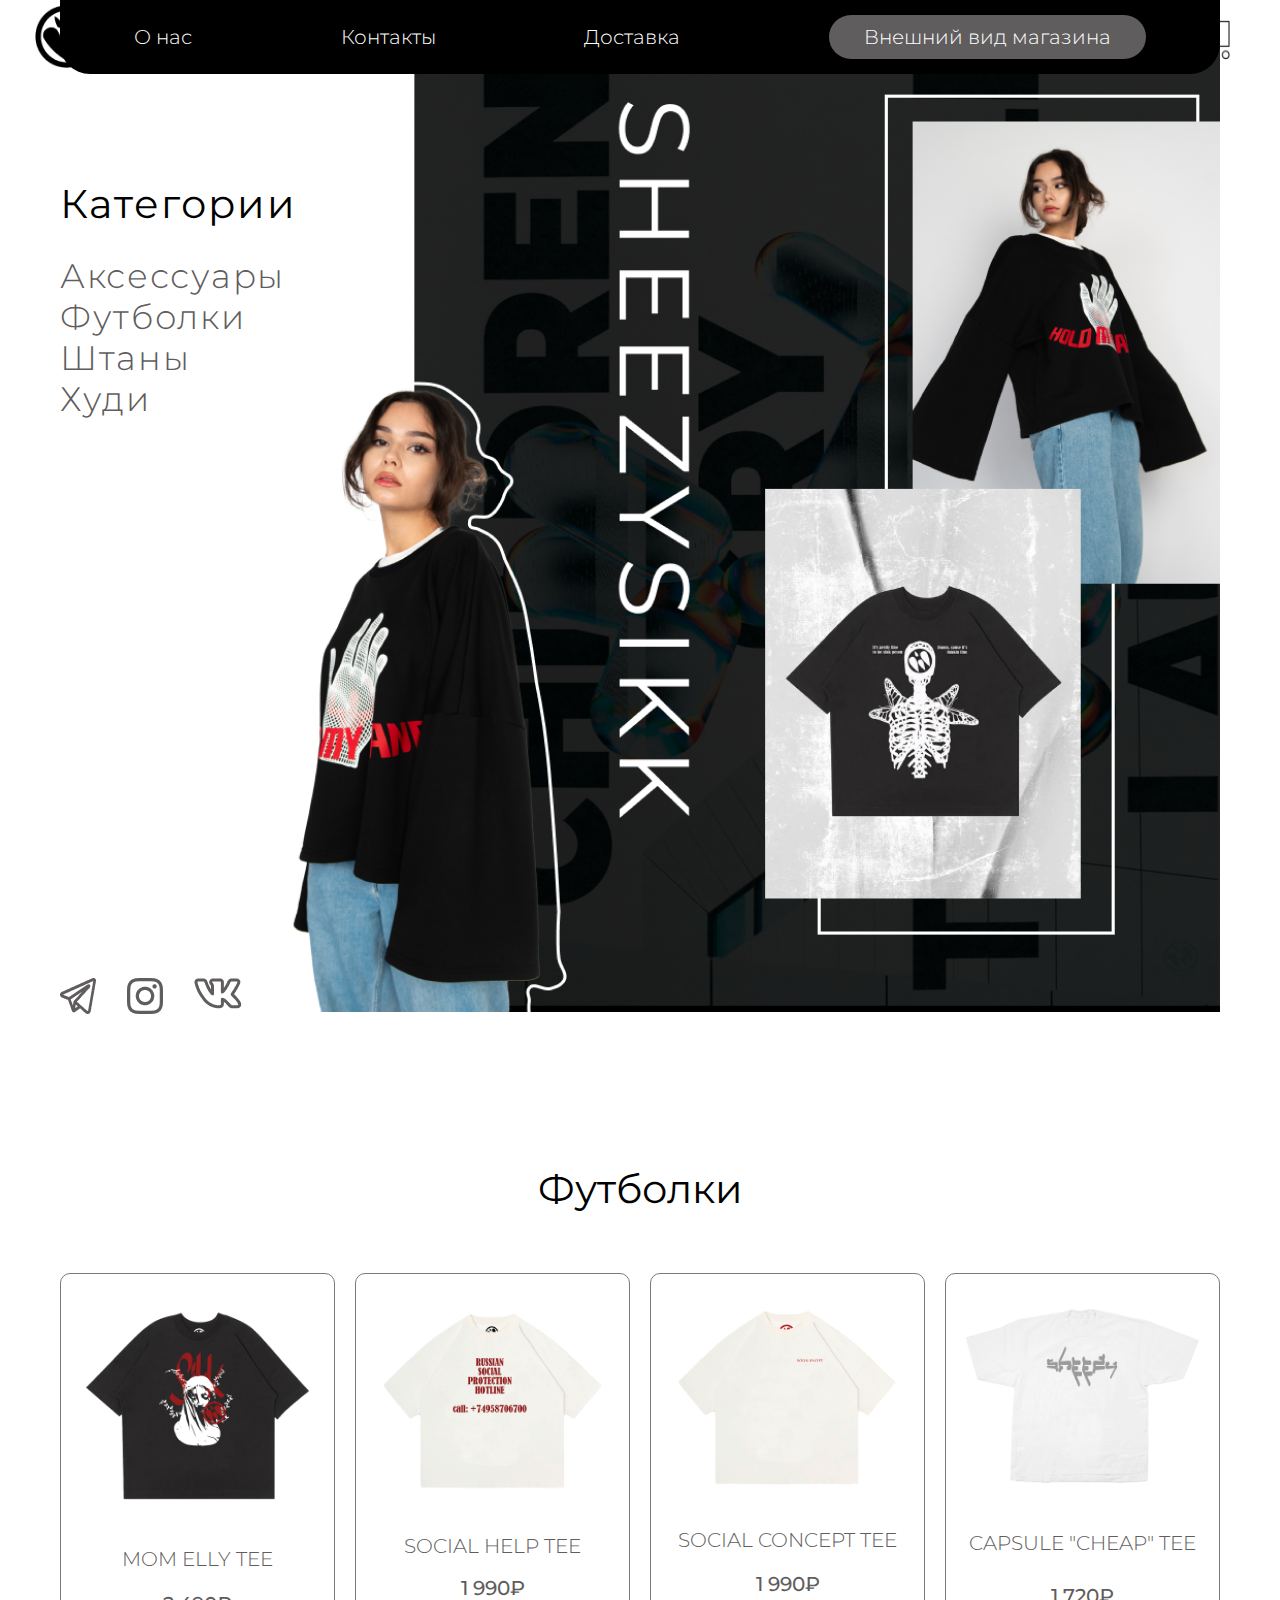
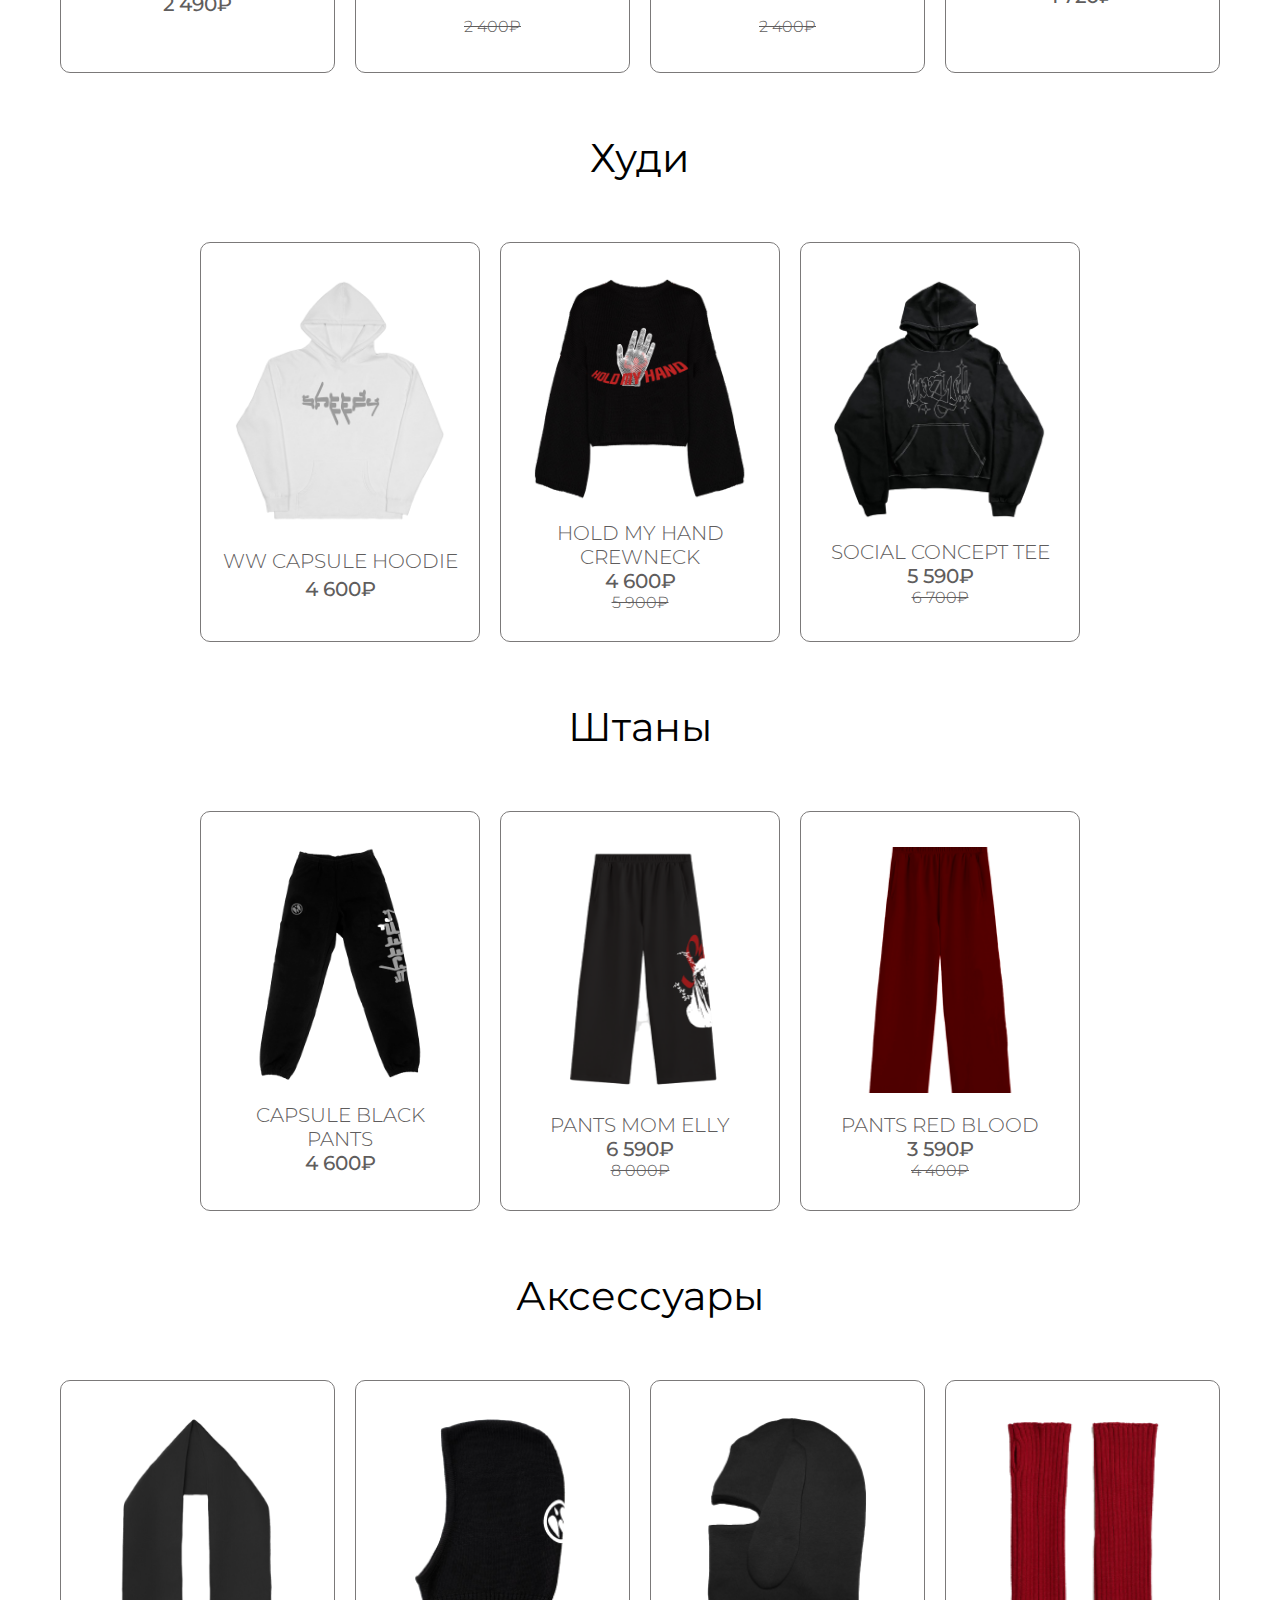
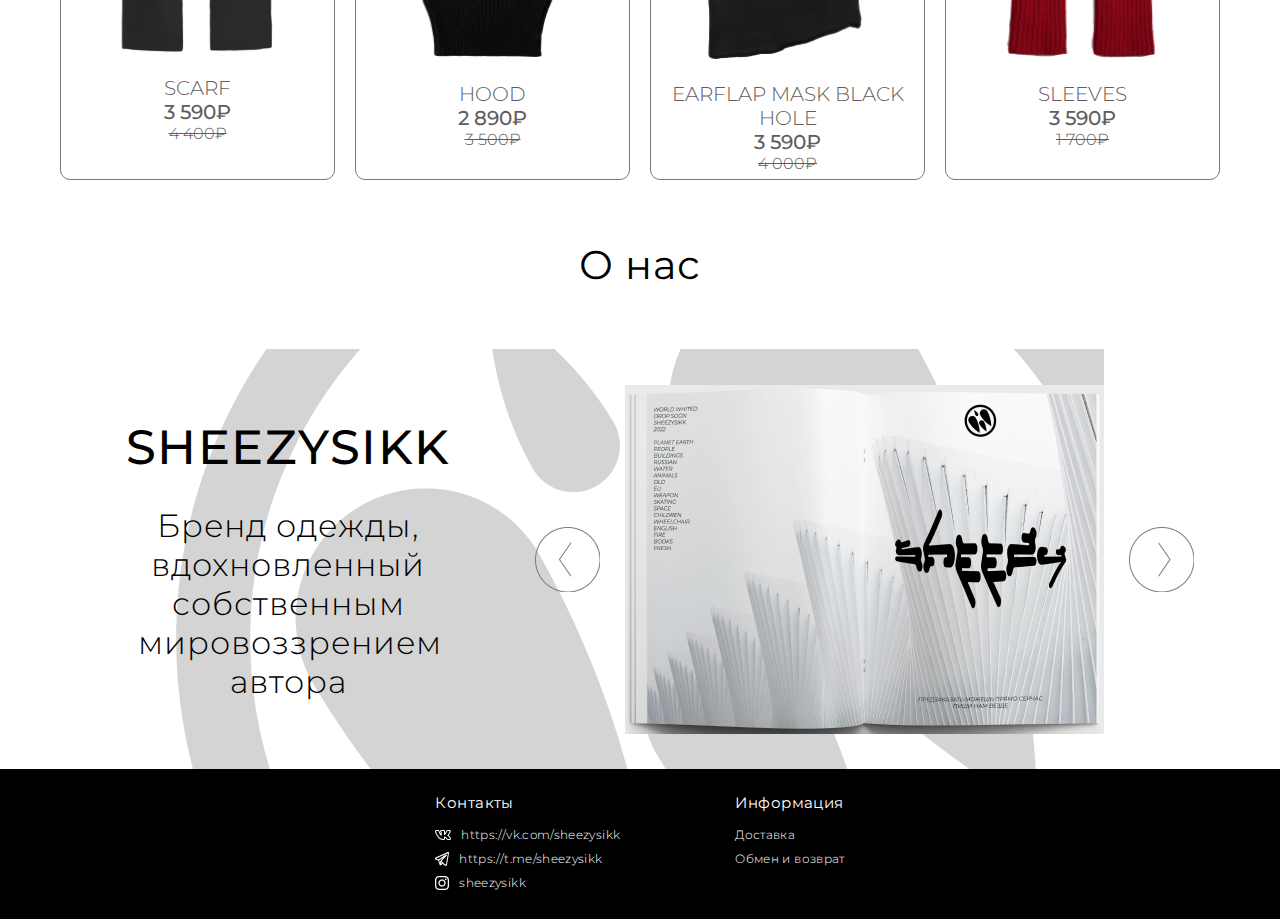
==== index.html @ c86cbf86 "Сделал функционал (вроде весь)" ====
<!DOCTYPE html>
<html lang="en">
<head>
    <meta charset="UTF-8">
    <meta http-equiv="X-UA-Compatible" content="IE=edge">
    <meta name="viewport" content="width=device-width, initial-scale=1.0">
    <title>Document</title>
    <link rel="stylesheet" href="./css/index.css">
    <link rel="preconnect" href="https://fonts.googleapis.com">
<link rel="preconnect" href="https://fonts.gstatic.com" crossorigin>
<link href="https://fonts.googleapis.com/css2?family=Montserrat:ital,wght@0,100;0,200;0,300;0,400;0,500;0,600;0,700;0,800;0,900;1,100;1,200;1,300;1,400;1,500;1,600;1,700;1,800;1,900&display=swap" rel="stylesheet">
</head>
<body>
    <div id="wrapperProduct" class="hidden">
        <div class="cardProduct">
            <div class="image">
                <img id="productImg" src="./imgs/CovidLogoHoodie.png"/>
            </div>
            <div id="wrapperId" class="infoWrapper">
                <div class="titles">
                    <label id="productName" class="title">WW CAPSULE HOODIE</label>
                    <label id="productPrice" class="price">4 600₽</label>
                </div>
                <div class="productInfo">
                    <label class="name">Размеры:</label>
                    <div class="sizes">
                        <button class="size">XS</button>
                        <button class="size">S</button>
                        <button class="size active">M</button>
                        <button class="size">L</button>
                        <button class="size">XL</button>
                    </div> 
                    <label class="name">Описание:</label>
                    <div class="desc">
                        <div>100% хлопок</div>
                        <div>Прямая печать</div>
                    </div> 
                </div>
                <button id="addProduct">Добавить в корзину</button>
            </div>
            <button id="hideProductCard">
                <img src="./imgs/Cross.png"/>
            </button>
        </div>
    </div>
    <div id="bucketWindow" class="bucket hidden">
        <label class="title">Корзина</label>
        <div class="productsList">
            <div class="types">
                <label class="type first">Название:</label>
                <label class="type second">Размер:</label>
                <label class="type third">Арт:</label>
                <label class="type fourth">Кол - во:</label>
                <label class="type fifth">Сумма:</label>
            </div>
            <div id="items">
                <div class="item">
                    <img src="./imgs/CovidLogoHoodie.png"/>
                    <label class="itemName">SOCIAL HELP TEE</label>
                    <label class="itemSize">S</label>
                    <label class="itemArt">2312</label>
                    <div class="itemCount">
                        <button id="controlsBtnMinus"></button>
                        <span class="count">1</span>
                        <button id="controlsBtnPlus"></button>
                    </div>
                    <label class="itemSum">3 980₽</label>
                    <button id="controlsBtnCross"></button>
                </div>
                <div class="item">
                    <img src="./imgs/CovidLogoHoodie.png"/>
                    <label class="itemName">SOCIAL HELP TEE</label>
                    <label class="itemSize">S</label>
                    <label class="itemArt">2312</label>
                    <div class="itemCount">
                        <button id="controlsBtnMinus"></button>
                        <span class="count">1</span>
                        <button id="controlsBtnPlus"></button>
                    </div>
                    <label class="itemSum">3 980₽</label>
                    <button id="controlsBtnCross"></button>
                </div>
                <div class="item">
                    <img src="./imgs/CovidLogoHoodie.png"/>
                    <label class="itemName">SOCIAL HELP TEE</label>
                    <label class="itemSize">S</label>
                    <label class="itemArt">2312</label>
                    <div class="itemCount">
                        <button id="controlsBtnMinus"></button>
                        <span class="count">1</span>
                        <button id="controlsBtnPlus"></button>
                    </div>
                    <label class="itemSum">3 980₽</label>
                    <button id="controlsBtnCross"></button>
                </div>
                <div class="item">
                    <img src="./imgs/CovidLogoHoodie.png"/>
                    <label class="itemName">SOCIAL HELP TEE</label>
                    <label class="itemSize">S</label>
                    <label class="itemArt">2312</label>
                    <div class="itemCount">
                        <button id="controlsBtnMinus"></button>
                        <span class="count">1</span>
                        <button id="controlsBtnPlus"></button>
                    </div>
                    <label class="itemSum">3 980₽</label>
                    <button id="controlsBtnCross"></button>
                </div>
                <div class="item">
                    <img src="./imgs/CovidLogoHoodie.png"/>
                    <label class="itemName">SOCIAL HELP TEE</label>
                    <label class="itemSize">S</label>
                    <label class="itemArt">2312</label>
                    <div class="itemCount">
                        <button id="controlsBtnMinus"></button>
                        <span class="count">1</span>
                        <button id="controlsBtnPlus"></button>
                    </div>
                    <label class="itemSum">3 980₽</label>
                    <button id="controlsBtnCross"></button>
                </div>
            </div>
            <div class="bucketInfo">
                <div id="bucketCount">Всего товаров в корзине: <span id="itemsCountNumber" class="number">5</span></div>
                <div id="bucketSum">Общая сумма: <span id="itemsSumNumber" class="number">16 160₽</span></div>
            </div>
           <div class="buttonsControls">
                <button class="getPurchase">Перейти к оформлению заказа</button>
                <button id="continuePurchase">Продолжить покупки</button>
           </div>
        </div>
    </div>
    <div class="logo">
        <img src="./imgs/Logo.png"/>
    </div>
    <div id="bucketBtn">
        <img src="./imgs/Bucket.png"/>
    </div>
    <div class="wrapper">
        <header>
            <a class="pmenu" href="classic.html#Aboutus">О нас</a>
            <a class="pmenu" href="classic.html#contacts">Контакты</a>
            <a class="pmenu" href="dostavka-classic.html">Доставка</a>
            <div class="menu">
                <label id="siteStyle">
                    Внешний вид магазина
                </label>
                <div id="stylesMenu">
                    <a class="styleOption">Строго и со вкусом</a>
                    <a class="styleOption">Коротко и по делу</a>
                    <a class="styleOption">Версия для слабовидящих</a>
                </div>
            </div>
        </header>
        <div class="topScreen">
            <img src="./imgs/MainScreenImg.png"/>
            <div class="icons">
                <a class="link">
                    <img src="./imgs/MainScreenTlg.png"/>
                </a>
                <a class="link">
                    <img src="./imgs/MainScreenInst.png"/>
                </a>
                <a class="link">
                    <img src="./imgs/MainScreenVk.png"/>
                </a> 
            </div>
            <div class="list">
                <label class="title">Категории</label>
                <label class="listItem">Аксессуары</label>
                <label class="listItem">Футболки</label>
                <label class="listItem">Штаны</label>
                <label class="listItem">Худи</label>
            </div>
        </div>     
        <div class="products">
            <div class="productsType">
                <label class="title">Футболки</label>
                <div id="teeProducts" class="productsRow"></div>
            </div>
            <div class="productsType">
                <label class="title">Худи</label>
                <div id="hoodieProducts" class="productsRow"></div>
            </div>
            <div class="productsType">
                <label class="title">Штаны</label>
                <div id="pantsProducts" class="productsRow"></div>
            </div>
            <div class="productsType">
                <label class="title">Аксессуары</label>
                <div id="accessoriesProducts" class="productsRow"></div>
            </div>
        </div>
        <label class="aboutUsTitle">О нас</label>
        <div class="aboutUs">
            <div class="text">
                <label class="name">SHEEZYSIKK</label>
                <label class="mainText">Бренд одежды, вдохновленный собственным мировоззрением автора</label>
            </div>
            <div class="slider">
                <button class="sliderBtn left"></button>
                <img src="./imgs/SliderImg.png"/>
                <button class="sliderBtn right"></button>
            </div>
        </div>
    </div>
    <footer>
        <div class="contacts">
            <label class="footerTitle">Контакты</label>
            <a class="footerLink">
                <img src="./imgs/FooterLinkVk.png"/>
                https://vk.com/sheezysikk
            </a>
            <a class="footerLink">
                <img src="./imgs/FooterLinkTlg.png" />
                https://t.me/sheezysikk
            </a>
            <a class="footerLink">
                <img src="./imgs/FooterLinkInst.png"/>
                sheezysikk
            </a>
        </div>
        <div class="info">
            <label class="footerTitle">Информация</label>
            <a class="footerLink">Доставка</a>
            <a class="footerLink">Обмен и возврат</a>
        </div>
    </footer>
    <script src="./js/main.js"></script>
</body>
</html>
---- css/index.css ----
* {
    margin: 0;
    padding: 0;
    box-sizing: border-box;
    text-decoration: none;
    font-family: 'Montserrat', sans-serif;
}
body {
    width: 100%;
    height: 100%;
    display: flex;
    flex-direction: column;
    justify-content: flex-start;
    align-items: center;
}
.hidden {
    visibility: hidden !important;
}
.logo {
    position: absolute;
    height: 63px;
    width: 63px;
    top: 5px;
    left: 35px;
    z-index: 1000;
}
#bucketBtn {
    position: absolute;
    height: 40px;
    width: 40px;
    top: 20px;
    right: 50px;
    z-index: 1000;
    cursor: pointer;
}
.logo img, #bucketBtn img {
    width: 100%;
    height: 100%;
}
.wrapper {
    width: 1160px;
    height: 100%;
    background-color: white;
    padding-top: 74px;
    position: relative;
    display: flex;
    flex-direction: column;
    justify-content: flex-start;
    align-items: center;
}
header {
    height: 74px;
    width: 1160px;
    position: absolute;
    top: 0;
    left: 0;
    z-index: 10000;
    background-color: black;
    display: flex;
    flex-direction: row;
    justify-content: space-around;
    align-items: center;
    border-bottom-left-radius: 30px;
    border-bottom-right-radius: 30px;
}
.pmenu {
    font-size: 20px;
    color: white;
    font-weight: 300;
    transition: color 0.25s ease-in-out;
    cursor: pointer;
}
.pmenu:hover {
    color: grey;
}
.menu {
    position: relative;
}
#siteStyle {
    font-size: 20px;
    color: white;
    font-weight: 300;
    transition: color 0.25s ease-in-out;
    cursor: pointer;
    background: #5F5D5D;
    border-radius: 25px;
    padding: 10px 35px; 
}
.menu:hover #stylesMenu{
    visibility: visible;
    opacity: 1;
}
#stylesMenu {
    position: absolute;
    visibility: hidden;
    transition: 0.35s ease-in-out;
    opacity: 0;
    left: 0;
    bottom: -170px;
    width: 100%;
    height: 150px;
    background-color: white;
    color: black;
    display: flex;
    flex-direction: column;
    justify-content: flex-start;
    align-items: center;
}
.styleOption {
    width: 100%;
    height: 50px;
    display: flex;
    flex-direction: column;
    justify-content: center;
    align-items: center;
    transition: color 0.25s ease-in-out;
    transition: background-color 0.25s ease-in-out;
    cursor: pointer;
}
.styleOption:hover {
    background-color: #5F5D5D;
    color: white;
}
/*Top Screen*/
.topScreen {
    width: 100%;
    height: 940px;
    position: relative;
}
.topScreen img {
    top: -33px;
    right: 0;
    position: absolute;
}
.list {
    position: absolute;
    top: 105px;
    left: 0;
    display: flex;
    flex-direction: column;
    justify-content: flex-start;
    align-items: flex-start;
}
.list .title {
    font-size: 40px;
    color: black;
    font-weight: 400;
    margin-bottom: 28px;
    letter-spacing: 0.05em;
}
.list .listItem {
    font-size: 34px;
    cursor: pointer;
    line-height: 41px;
    letter-spacing: 0.05em;
    color: #5F5D5D;
    font-weight: 300;
}
.icons {
    width: 170px;
    display: flex;
    flex-direction: row;
    justify-content: space-between;
    align-items: center;
    position: absolute;
    bottom: 0;
    left: 0;
}
.icons .link{
    height: 36px;
    width: 36px;
    position: relative;
    cursor: pointer;
}
.icons .link img {
    position: absolute;
    top: 0;
    left: 0;
}
/*Products*/
.products {
    width: 100%;
    display: flex;
    flex-direction: column;
    justify-content: flex-start;
    align-items: center;
    margin-top: 150px;
}
.productsType {
    width: 100%;
    display: flex;
    flex-direction: column;
    justify-content: flex-start;
    align-items: center;
    margin-bottom: 60px;
}
.productsType .title{
    font-size: 40px;
    font-weight: 400;
    color: black;
    margin-bottom: 60px;
}
.productsRow {
    width: 100%;
    display: flex;
    flex-direction: row;
    justify-content: center;
    align-items: center;
}
.productsRow .productCard:first-child {
    margin-left: 0;
}
.productCard {
    width: 280px;
    height: 400px;
    padding: 35px 20px;
    display: flex;
    flex-direction: column;
    justify-content: space-between;
    align-items: center;
    border: 1px solid #7B7979;
    border-radius: 10px;
    cursor: pointer;
    margin-left: 20px;
}
.productCard * {
    cursor: pointer;
}
.productCard img {
    width: 100%;
    margin-bottom: 20px;
}
.hoodie img {
    width: 90%;
    height: 75%;
    margin-bottom: 20px;
}
.pants img {
    width: 70%;
    height: 75%;
    margin-bottom: 20px;
}
.accessories img {
    width: 70%;
    height: 75%;
    margin-bottom: 20px;
}
.productCard .productName {
    text-align: center;
    text-transform: uppercase;
    font-weight: 300;
    font-size: 20px;
    line-height: 24px;
    color: #5F5D5D;
}
.productCard .productPrice {
    font-weight: 500;
    font-size: 20px;
    line-height: 24px;
    color: #5F5D5D;
}
.productCard .productOldPrice {
    font-weight: 300;
    font-size: 16px;
    line-height: 20px;
    text-decoration-line: line-through;
    color: #5F5D5D;
}
.aboutUsTitle {
    font-weight: 400;
    font-size: 40px;
    line-height: 49px;
    letter-spacing: 0.03em;
    color: #000000;
    margin-bottom: 60px;
}
.aboutUs {
    width: 80%;
    height: 420px;
    background: url('../imgs/AboutUsBg.png');
    display: flex;
    flex-direction: column;
    justify-content: center;
    align-items: center;
    position: relative;
}
.text {
    display: flex;
    flex-direction: column;
    justify-content: flex-start;
    align-items: center;
    position: absolute;
    left: -50px;
}
.text .name {
    font-weight: 500;
    font-size: 48px;
    line-height: 59px;
    letter-spacing: 0.03em;
    color: #000000;
    margin-bottom: 29px;
}
.text .mainText {
    font-weight: 300;
    font-size: 32px;
    line-height: 39px;
    text-align: center;
    letter-spacing: 0.03em;
    color: #000000;
    text-align: center;
    width: 300px;
}
.slider {
    display: flex;
    flex-direction: row;
    justify-content: center;
    align-items: center;
    position: absolute;
    right: -90px;
}
.sliderBtn {
    outline: none;
    border: none;
    background-color: none;
    width: 65px;
    height: 65px;
    cursor: pointer;
}
.left {
    margin-right: 25px;
    background: url('../imgs/ArrowLeft.png');
}
.right {
    margin-left: 25px;
    background: url('../imgs/ArrowRight.png');
}
footer {
    width: 100%;
    height: 150px;
    background-color: black;
    display: flex;
    flex-direction: row;
    justify-content: center;
    align-items: flex-start;
    padding: 25px;
}
.contacts, .info {
    display: flex;
    flex-direction: column;
    justify-content: flex-start;
    align-items: flex-start;
}
.info {
    margin-left: 115px;
}
.footerTitle {
    font-weight: 400;
    font-size: 15px;
    line-height: 18px;
    letter-spacing: 0.03em;
    margin-bottom: 15px;
}
.footerLink {
    font-weight: 300;
    margin-bottom: 9px;
    font-size: 12px;
    line-height: 15px;
    letter-spacing: 0.03em;
    display: flex;
    flex-direction: row;
    justify-content: center;
    align-items: center;
}
.footerLink img{
    margin-right: 10px;
}
.footerLink, .footerTitle {
    color: white;
}
/*Product Card*/
#wrapperProduct {
    width: 100%;
    height: 100%;
    background-color: rgba(0, 0, 0, 0.651);
    visibility: visible;
    display: flex;
    flex-direction: column;
    justify-content: center;
    align-items: center;
    position: fixed;
    z-index: 100000000;
}
.cardProduct {
    width: 1024px;
    height: 600px;
    position: relative;
    background-color: white;
    display: flex;
    flex-direction: row;
    justify-content: center;
    align-items: center;
    padding: 90px;
}
.cardProduct .image{
    width: 410px;
    height: 450px;
}
.cardProduct .image img{
    width: 100%;
    height: 100%;
}
.infoWrapper {
    height: 100%;
    width: 340px;
    margin-left: 100px;
    display: flex;
    flex-direction: column;
    justify-content: space-between;
    align-items: center;
}
.infoWrapper .titles {
    display: flex;
    flex-direction: column;
    justify-content: flex-start;
    align-items: flex-start;
    width: 100%;
}
.infoWrapper .titles .title {
    font-weight: 300;
    font-size: 27px;
    line-height: 33px;
    color: #5F5D5D;
    text-transform: uppercase;
}
.infoWrapper .titles .price{
    font-weight: 500;
    font-size: 32px;
    line-height: 39px;
    color: #5F5D5D;
}
.infoWrapper .productInfo{
    display: flex;
    flex-direction: column;
    justify-content: flex-start;
    align-items: flex-start;
    width: 100%;
}
.infoWrapper .productInfo .name,
.infoWrapper .productInfo .desc {
    font-weight: 300;
    font-size: 24px;
    line-height: 29px;
    color: #5F5D5D;
}
.infoWrapper .productInfo .name {
    margin-bottom: 10px;
}
.infoWrapper .productInfo .sizes {
    margin-bottom: 28px;
}
.infoWrapper .productInfo .sizes .size:first-child {
    margin-left: 0;
}
.infoWrapper .productInfo .size {
    height: 41px;
    width: 41px;
    border: 1px solid #5F5D5D;
    border-radius: 10px;
    background-color: transparent;
    font-weight: 300;
    font-size: 20px;
    line-height: 24px;
    color: #5F5D5D;
    cursor: pointer;
    margin-left: 10px;
}
.infoWrapper .productInfo .active{
    background-color: #5F5D5D;
    color: white;
}
#addProduct {
    background: #5F5D5D;
    border-radius: 50px;
    font-weight: 400;
    font-size: 20px;
    line-height: 24px;
    color: #FFFFFF;
    width: 277px;
    height: 56px;
    border: 0;
    cursor: pointer;
}
#hideProductCard {
    width: 35px;
    height: 35px;
    position: absolute;
    top: 17px;
    right: 17px;
    border: none;
    background-color: transparent;
    cursor: pointer;
}
#hideProductCard img {
    width: 100%;
    height: 100%;
}
/*Bucket*/
.bucket {
    visibility: visible;
    width: 100%;
    height: 100%;
    background-color: white;
    position: fixed;
    z-index: 1000000;
    top: 0;
    left: 0;
    display: flex;
    flex-direction: column;
    justify-content: flex-start;
    align-items: center;
    padding: 40px 110px;
}
.bucket .title {
    font-weight: 300;
    font-size: 32px;
    line-height: 39px;
    color: #5F5D5D;
    margin-bottom: 50px;
}
.bucket .productsList {
    display: flex;
    flex-direction: column;
    justify-content: flex-start;
    align-items: flex-start;
    width: 1150px;
}
.bucket .productsList #items {
    display: flex;
    flex-direction: column;
    justify-content: flex-start;
    align-items: flex-start;
    width: 1150px;
    height: 620px;
    overflow-y: scroll;
}
.bucket .productsList #items .item{
    width: 100%;
    height: 150px;
    margin-bottom: 5px;
    display: flex;
    flex-direction: row;
    justify-content: flex-start;
    align-items: center;
    padding: 20px;
    border: 1px solid #5F5D5D;
    border-radius: 10px;
    position: relative;
}
.bucket .productsList #items .item * {
    font-weight: 300;
    font-size: 20px;
    line-height: 24px;
    color: #5F5D5D;
}
.bucket .productsList #items .item img {
    width: 110px;
    height: 110px;
}
.bucket .productsList #items .item .itemName {
    margin-left: 46px;
    width: 180px;
    text-align: center;
}
.bucket .productsList #items .item .itemSize {
    margin-left: 140px;
}
.bucket .productsList #items .item .itemArt {
    margin-left: 95px;
}
.bucket .productsList #items .item .itemCount {
    margin-left: 68px;
    display: flex;
    flex-direction: row;
    align-items: center;
}
.bucket .productsList #items .item .itemSum {
    margin-left: 66px;
}
#controlsBtnMinus, #controlsBtnPlus, #controlsBtnCross {
    width: 21px;
    height: 21px;
    border: none;
    cursor: pointer;
    background-color: transparent;
}
#controlsBtnMinus {
    background: url('../imgs/BtnMinus.png');
    margin-right: 26px;
}
#controlsBtnPlus {
    margin-left: 26px;
    background: url('../imgs/BtnPlus.png');
}
#controlsBtnCross {
    position: absolute;
    top: 15px;
    right: 15px;
    width: 20px;
    height: 20px;
    background: url('../imgs/BtnCross.png');
}
.types {
    width: 100%;
    display: flex;
    flex-direction: row;
    justify-content: flex-start;
    align-items: center;
    margin-bottom: 15px;
}
.first {
    margin-left: 175px;
}
.second {
    margin-left: 210px;
}
.third {
    margin-left: 83px;
}
.fourth {
    margin-left: 86px;
}
.fifth {
    margin-left: 85px;
}
.bucketInfo {
    display: flex;
    flex-direction: column;
    justify-content: flex-start;
    align-items: flex-start;
}
#bucketCount, #bucketSum {
    font-weight: 700;
    font-size: 24px;
    line-height: 29px;
    color: #5F5D5D;
    margin-top: 20px;
}
.number {
    font-weight: 400;
    font-size: 24px;
    line-height: 29px;
    color: #5F5D5D;
    margin-left: 10px;
}
.buttonsControls {
    position: absolute;
    bottom: 30px;
    right: 370px;
}
.getPurchase {
    width: 362px;
    height: 63px;
    background: #5F5D5D;
    border-radius: 20px;
    border: none;
    font-weight: 400;
    font-size: 18px;
    line-height: 24px;
    color: #FFFFFF;
    cursor: pointer;
}
#continuePurchase {
    width: 295px;
    height: 63px;
    background: #E5E5E5;
    border-radius: 20px;
    font-weight: 400;
    font-size: 20px;
    line-height: 24px;
    color: #5F5D5D;
    border: none;
    margin-left: 25px;
    cursor: pointer;
}
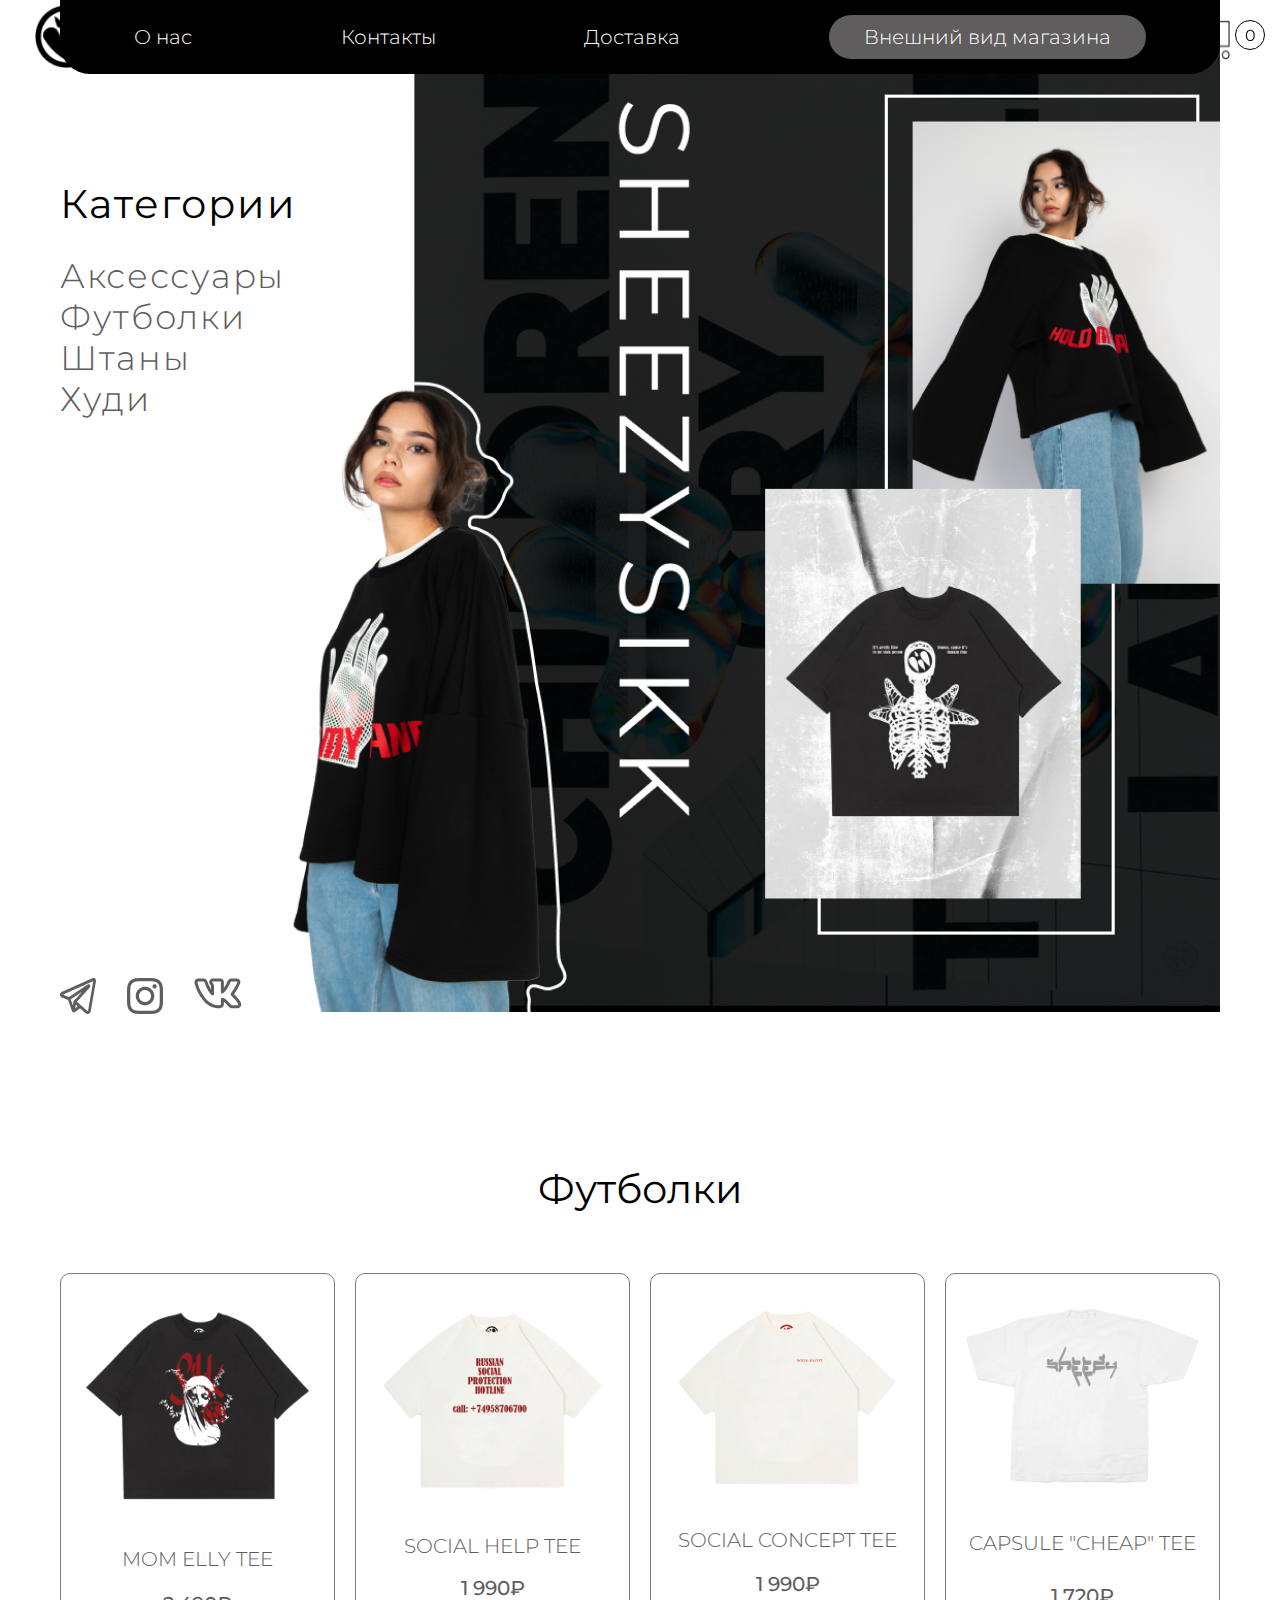
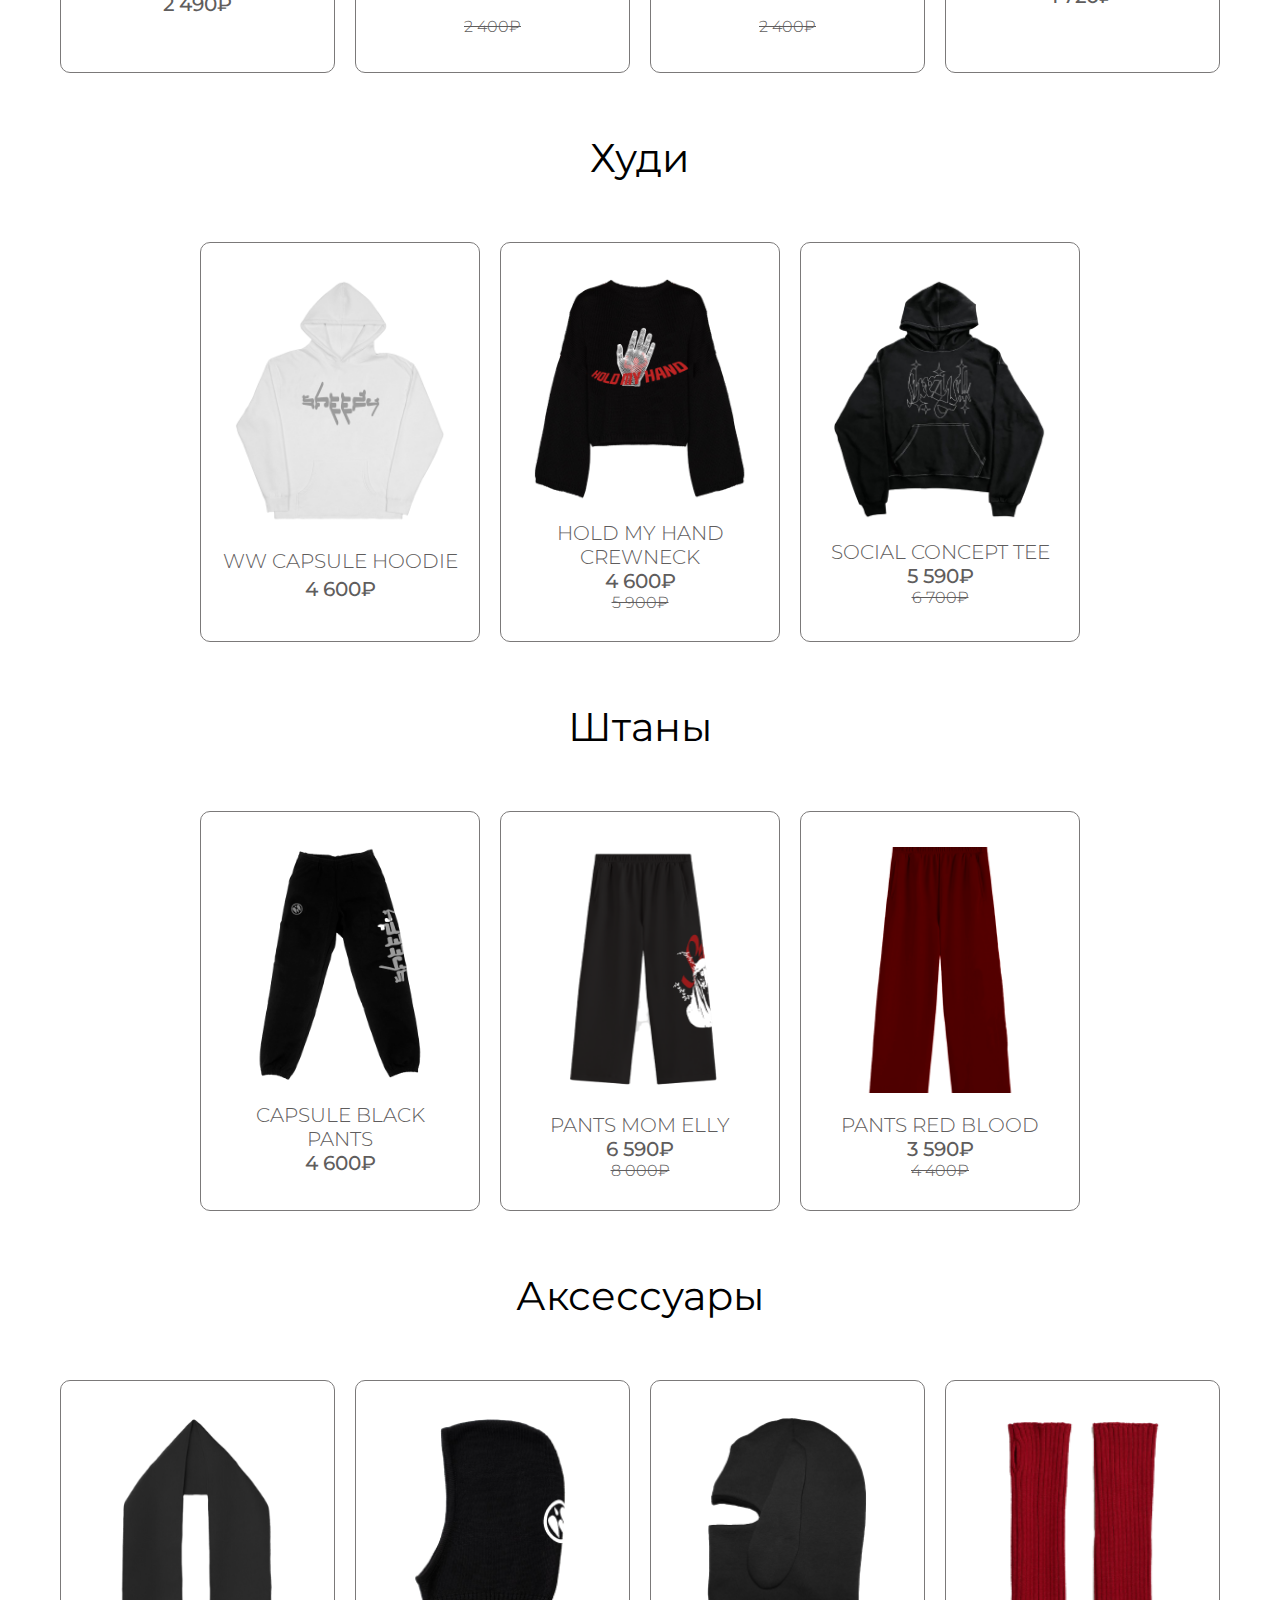
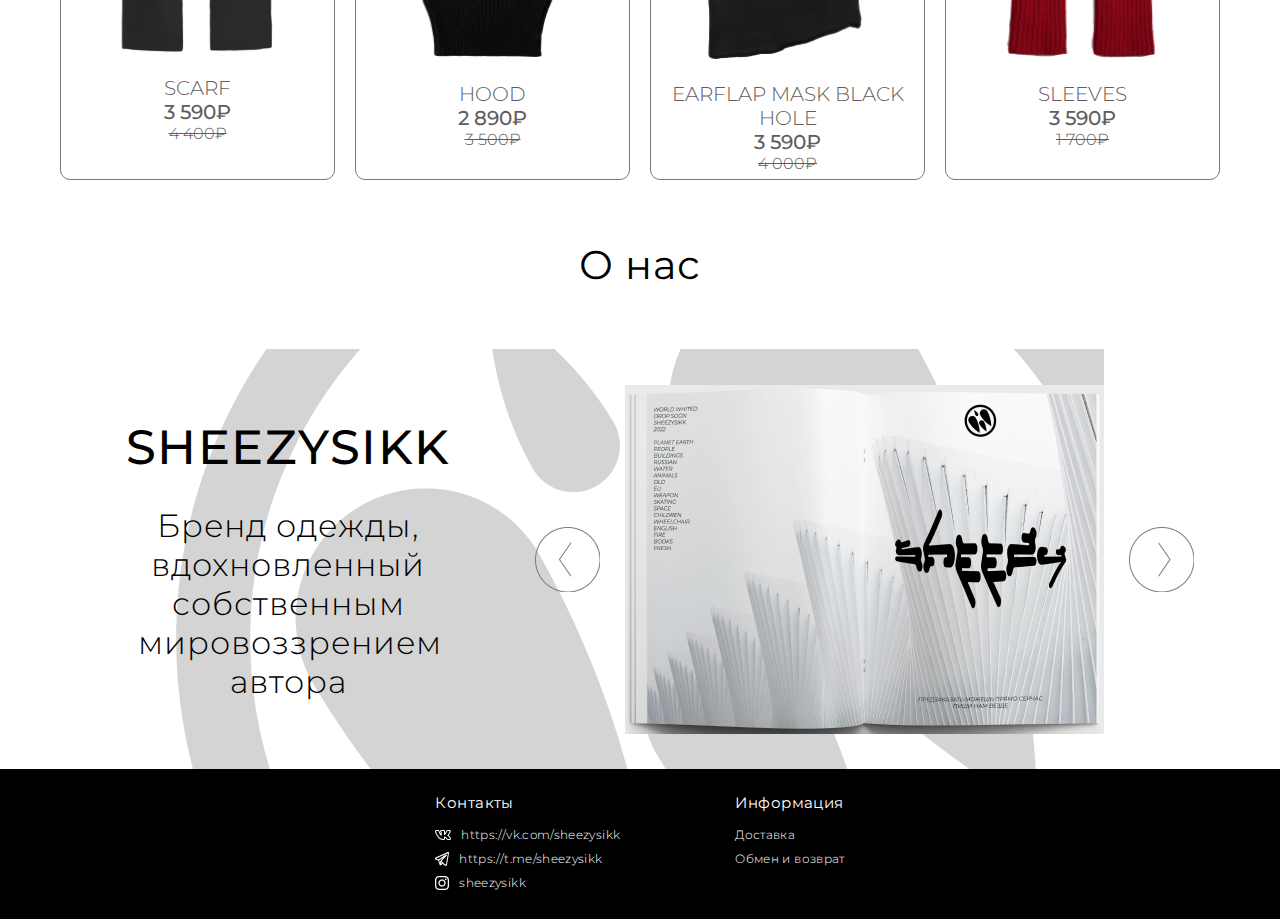
==== commit dc3304e4: "фиксы логики первой страницы" ====
--- a/index.html
+++ b/index.html
@@ -53,73 +53,7 @@
                 <label class="type fourth">Кол - во:</label>
                 <label class="type fifth">Сумма:</label>
             </div>
-            <div id="items">
-                <div class="item">
-                    <img src="./imgs/CovidLogoHoodie.png"/>
-                    <label class="itemName">SOCIAL HELP TEE</label>
-                    <label class="itemSize">S</label>
-                    <label class="itemArt">2312</label>
-                    <div class="itemCount">
-                        <button id="controlsBtnMinus"></button>
-                        <span class="count">1</span>
-                        <button id="controlsBtnPlus"></button>
-                    </div>
-                    <label class="itemSum">3 980₽</label>
-                    <button id="controlsBtnCross"></button>
-                </div>
-                <div class="item">
-                    <img src="./imgs/CovidLogoHoodie.png"/>
-                    <label class="itemName">SOCIAL HELP TEE</label>
-                    <label class="itemSize">S</label>
-                    <label class="itemArt">2312</label>
-                    <div class="itemCount">
-                        <button id="controlsBtnMinus"></button>
-                        <span class="count">1</span>
-                        <button id="controlsBtnPlus"></button>
-                    </div>
-                    <label class="itemSum">3 980₽</label>
-                    <button id="controlsBtnCross"></button>
-                </div>
-                <div class="item">
-                    <img src="./imgs/CovidLogoHoodie.png"/>
-                    <label class="itemName">SOCIAL HELP TEE</label>
-                    <label class="itemSize">S</label>
-                    <label class="itemArt">2312</label>
-                    <div class="itemCount">
-                        <button id="controlsBtnMinus"></button>
-                        <span class="count">1</span>
-                        <button id="controlsBtnPlus"></button>
-                    </div>
-                    <label class="itemSum">3 980₽</label>
-                    <button id="controlsBtnCross"></button>
-                </div>
-                <div class="item">
-                    <img src="./imgs/CovidLogoHoodie.png"/>
-                    <label class="itemName">SOCIAL HELP TEE</label>
-                    <label class="itemSize">S</label>
-                    <label class="itemArt">2312</label>
-                    <div class="itemCount">
-                        <button id="controlsBtnMinus"></button>
-                        <span class="count">1</span>
-                        <button id="controlsBtnPlus"></button>
-                    </div>
-                    <label class="itemSum">3 980₽</label>
-                    <button id="controlsBtnCross"></button>
-                </div>
-                <div class="item">
-                    <img src="./imgs/CovidLogoHoodie.png"/>
-                    <label class="itemName">SOCIAL HELP TEE</label>
-                    <label class="itemSize">S</label>
-                    <label class="itemArt">2312</label>
-                    <div class="itemCount">
-                        <button id="controlsBtnMinus"></button>
-                        <span class="count">1</span>
-                        <button id="controlsBtnPlus"></button>
-                    </div>
-                    <label class="itemSum">3 980₽</label>
-                    <button id="controlsBtnCross"></button>
-                </div>
-            </div>
+            <div id="items"></div>
             <div class="bucketInfo">
                 <div id="bucketCount">Всего товаров в корзине: <span id="itemsCountNumber" class="number">5</span></div>
                 <div id="bucketSum">Общая сумма: <span id="itemsSumNumber" class="number">16 160₽</span></div>
@@ -135,6 +69,7 @@
     </div>
     <div id="bucketBtn">
         <img src="./imgs/Bucket.png"/>
+        <div id="menuBucketItemsCount">0</div>
     </div>
     <div class="wrapper">
         <header>
--- a/css/index.css
+++ b/css/index.css
@@ -17,7 +17,7 @@
     visibility: hidden !important;
 }
 .logo {
-    position: absolute;
+    position: fixed;
     height: 63px;
     width: 63px;
     top: 5px;
@@ -25,13 +25,26 @@
     z-index: 1000;
 }
 #bucketBtn {
-    position: absolute;
+    position: fixed;
     height: 40px;
     width: 40px;
     top: 20px;
     right: 50px;
     z-index: 1000;
     cursor: pointer;
+}
+#menuBucketItemsCount {
+    display: flex;
+    flex-direction: column;
+    justify-content: center;
+    align-items: center;
+    width: 30px;
+    height: 30px;
+    border-radius: 50%;
+    position: fixed;
+    top: 20px;
+    right: 15px;
+    border: 1px solid black;
 }
 .logo img, #bucketBtn img {
     width: 100%;
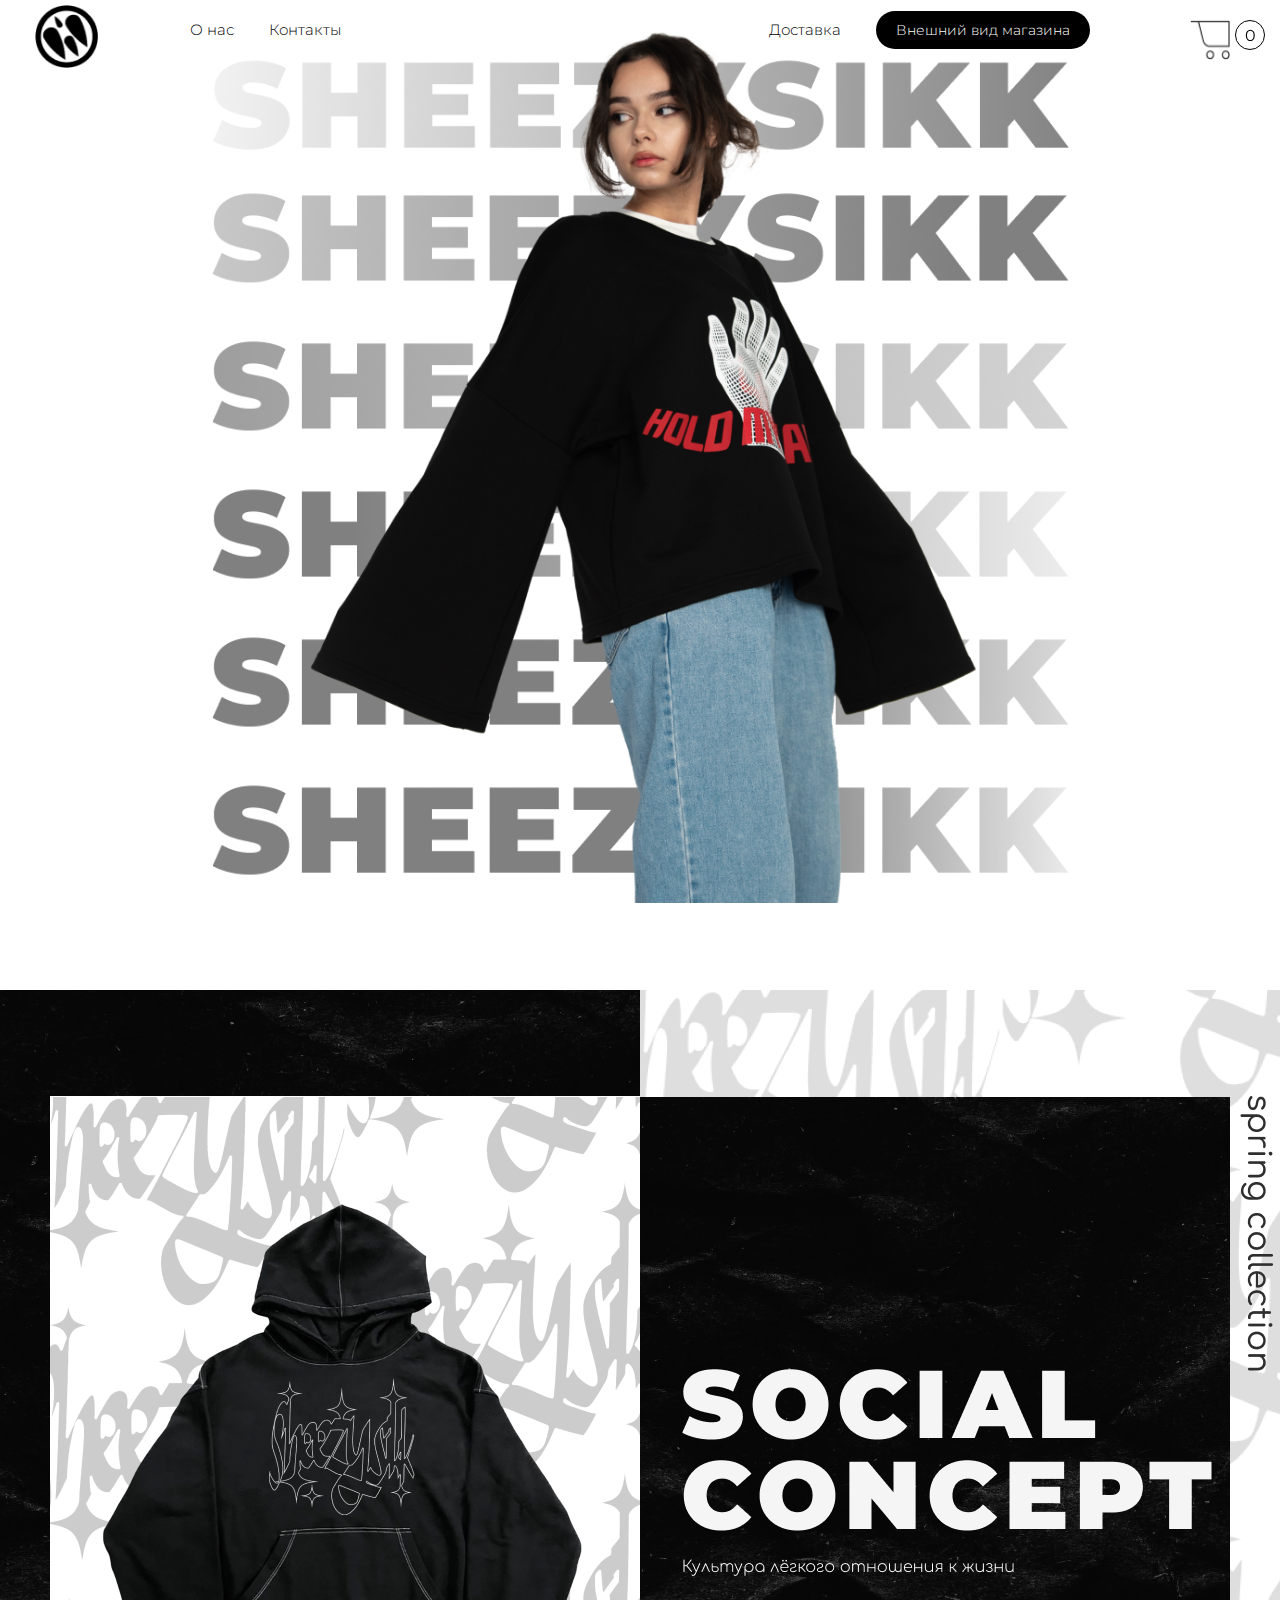
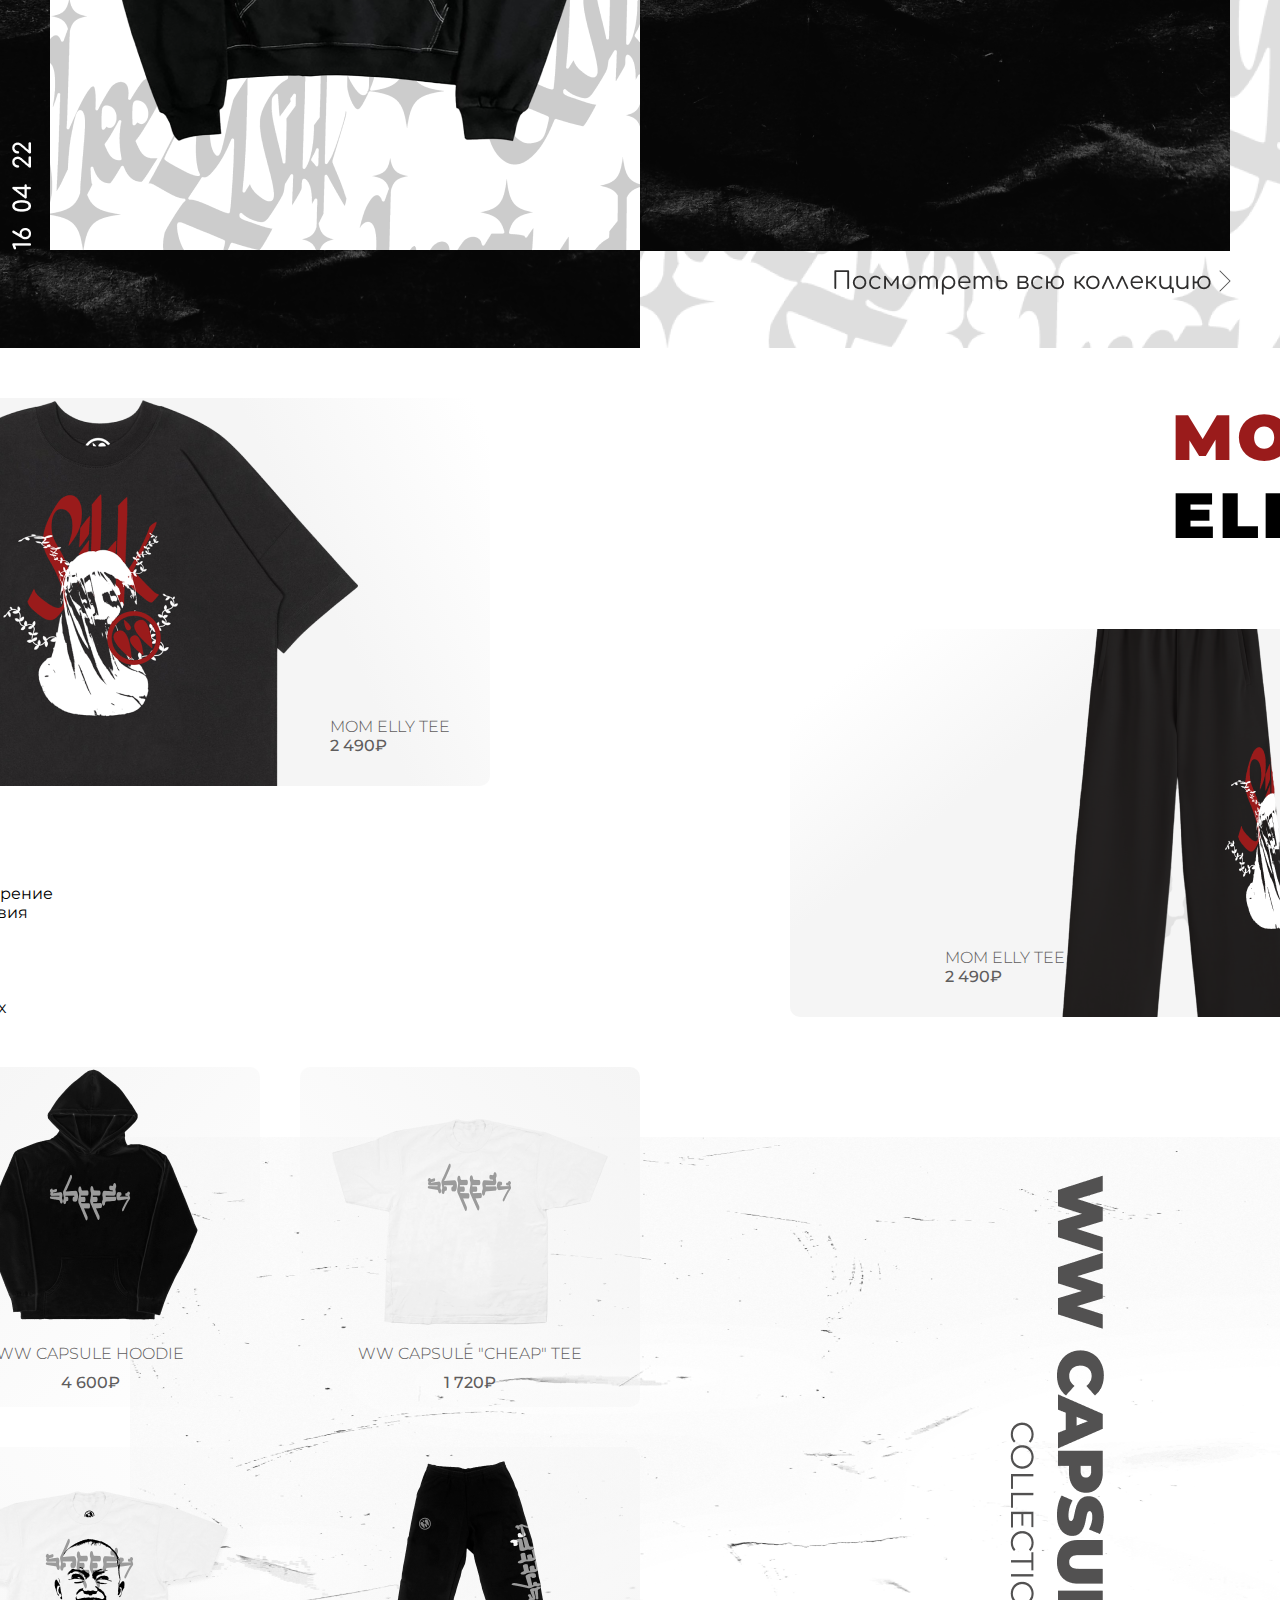
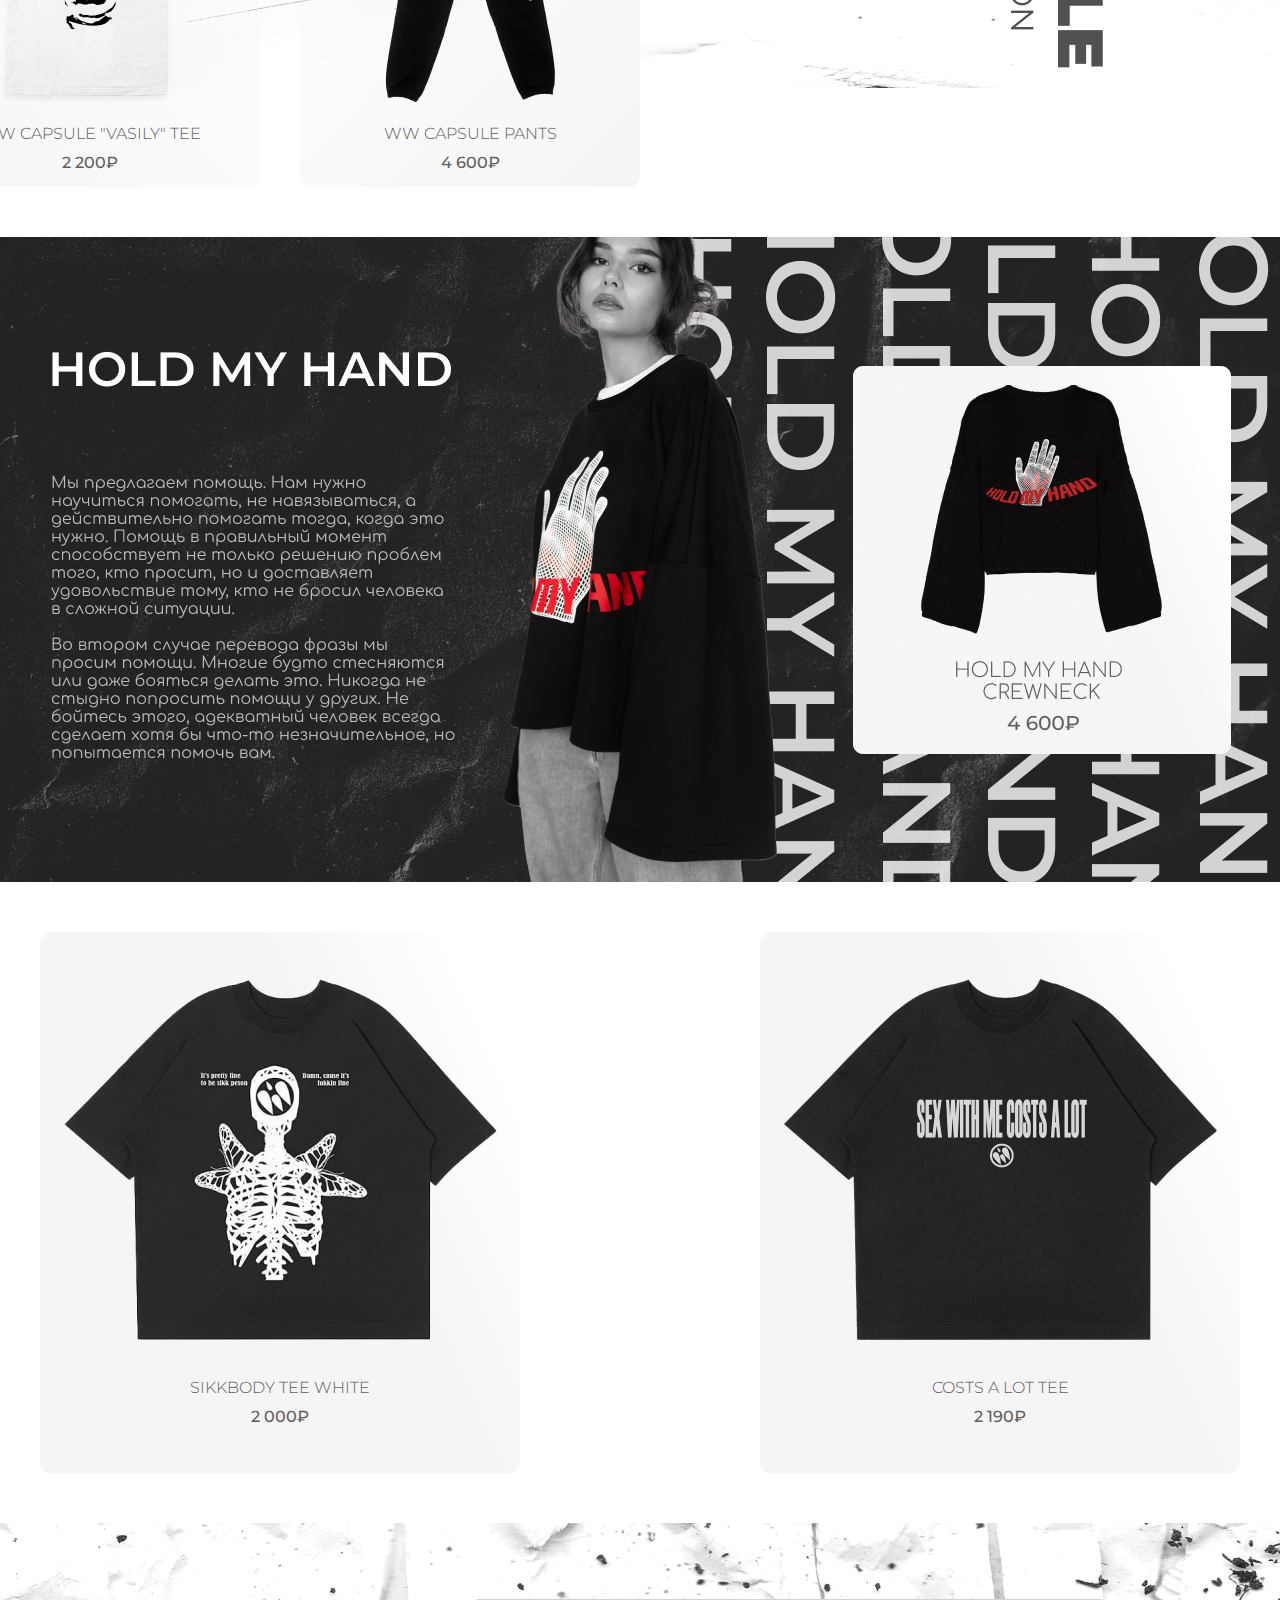
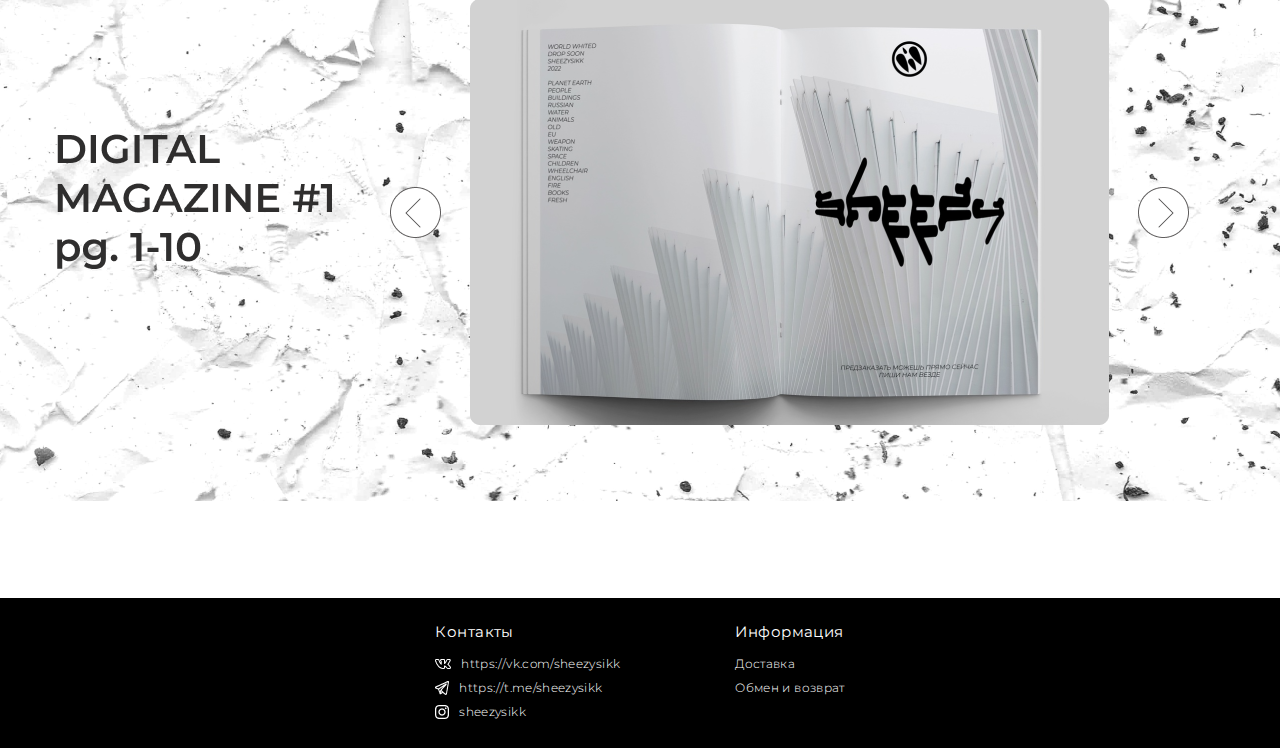
==== commit a491313d: "Закончил верстать 2 страницу" ====
--- a/index.html
+++ b/index.html
@@ -4,153 +4,129 @@
     <meta charset="UTF-8">
     <meta http-equiv="X-UA-Compatible" content="IE=edge">
     <meta name="viewport" content="width=device-width, initial-scale=1.0">
-    <title>Document</title>
+    <title>SHEEZYSIKK</title>
     <link rel="stylesheet" href="./css/index.css">
     <link rel="preconnect" href="https://fonts.googleapis.com">
-<link rel="preconnect" href="https://fonts.gstatic.com" crossorigin>
-<link href="https://fonts.googleapis.com/css2?family=Montserrat:ital,wght@0,100;0,200;0,300;0,400;0,500;0,600;0,700;0,800;0,900;1,100;1,200;1,300;1,400;1,500;1,600;1,700;1,800;1,900&display=swap" rel="stylesheet">
+    <link rel="preconnect" href="https://fonts.gstatic.com" crossorigin>
+    <link rel="shortcut icon" href="./imgs/Logo.png" type="image/x-icon">
+    <link href="https://fonts.googleapis.com/css2?family=Montserrat:ital,wght@0,100;0,200;0,300;0,400;0,500;0,600;0,700;0,800;0,900;1,100;1,200;1,300;1,400;1,500;1,600;1,700;1,800;1,900&display=swap" rel="stylesheet">
 </head>
 <body>
-    <div id="wrapperProduct" class="hidden">
-        <div class="cardProduct">
-            <div class="image">
-                <img id="productImg" src="./imgs/CovidLogoHoodie.png"/>
-            </div>
-            <div id="wrapperId" class="infoWrapper">
-                <div class="titles">
-                    <label id="productName" class="title">WW CAPSULE HOODIE</label>
-                    <label id="productPrice" class="price">4 600₽</label>
-                </div>
-                <div class="productInfo">
-                    <label class="name">Размеры:</label>
-                    <div class="sizes">
-                        <button class="size">XS</button>
-                        <button class="size">S</button>
-                        <button class="size active">M</button>
-                        <button class="size">L</button>
-                        <button class="size">XL</button>
-                    </div> 
-                    <label class="name">Описание:</label>
-                    <div class="desc">
-                        <div>100% хлопок</div>
-                        <div>Прямая печать</div>
-                    </div> 
-                </div>
-                <button id="addProduct">Добавить в корзину</button>
-            </div>
-            <button id="hideProductCard">
-                <img src="./imgs/Cross.png"/>
-            </button>
-        </div>
-    </div>
-    <div id="bucketWindow" class="bucket hidden">
-        <label class="title">Корзина</label>
-        <div class="productsList">
-            <div class="types">
-                <label class="type first">Название:</label>
-                <label class="type second">Размер:</label>
-                <label class="type third">Арт:</label>
-                <label class="type fourth">Кол - во:</label>
-                <label class="type fifth">Сумма:</label>
-            </div>
-            <div id="items"></div>
-            <div class="bucketInfo">
-                <div id="bucketCount">Всего товаров в корзине: <span id="itemsCountNumber" class="number">5</span></div>
-                <div id="bucketSum">Общая сумма: <span id="itemsSumNumber" class="number">16 160₽</span></div>
-            </div>
-           <div class="buttonsControls">
-                <button class="getPurchase">Перейти к оформлению заказа</button>
-                <button id="continuePurchase">Продолжить покупки</button>
-           </div>
-        </div>
-    </div>
-    <div class="logo">
+    <div id="logo" class="logo">
         <img src="./imgs/Logo.png"/>
     </div>
     <div id="bucketBtn">
         <img src="./imgs/Bucket.png"/>
         <div id="menuBucketItemsCount">0</div>
     </div>
-    <div class="wrapper">
-        <header>
-            <a class="pmenu" href="classic.html#Aboutus">О нас</a>
-            <a class="pmenu" href="classic.html#contacts">Контакты</a>
-            <a class="pmenu" href="dostavka-classic.html">Доставка</a>
-            <div class="menu">
-                <label id="siteStyle">
-                    Внешний вид магазина
-                </label>
-                <div id="stylesMenu">
-                    <a class="styleOption">Строго и со вкусом</a>
-                    <a class="styleOption">Коротко и по делу</a>
-                    <a class="styleOption">Версия для слабовидящих</a>
+    <header>
+        <div class="mainMenu">
+            <div class="box">
+                <a class="pmenu" id="aboutUsBtn">О нас</a>
+                <a class="pmenu" href="deliver.html">Контакты</a>
+            </div>
+            <div class="box">
+                <a class="pmenu" href="deliver.html">Доставка</a>
+                <div class="menu">
+                    <label id="siteStyle">
+                        Внешний вид магазина
+                    </label>
+                    <div id="stylesMenu">
+                        <a href="#" class="styleOption">Строго и со вкусом</a>
+                        <a href="simple.html" class="styleOption">Коротко и по делу</a>
+                        <a class="styleOption">Версия для слабовидящих</a>
+                    </div>
                 </div>
             </div>
-        </header>
-        <div class="topScreen">
-            <img src="./imgs/MainScreenImg.png"/>
-            <div class="icons">
-                <a class="link">
-                    <img src="./imgs/MainScreenTlg.png"/>
-                </a>
-                <a class="link">
-                    <img src="./imgs/MainScreenInst.png"/>
-                </a>
-                <a class="link">
-                    <img src="./imgs/MainScreenVk.png"/>
-                </a> 
+        </div>
+        <img class="back" src="./imgs/index/mainWords.png"/>
+        <img src="./imgs/index/mainWoman.png"/>
+    </header>
+    <div class="section1 section"></div>
+    <div class="section2 section">
+        <div class="leftTop">
+            <img src="./imgs/index/MomEllyTee.png"/>
+            <div class="info">
+                <div class="title">MOM ELLY TEE</div>
+                <div class="price">2 490₽</div>
+            </div> 
+        </div>
+        <div class="rightTop">
+            <div class="mom">MOM</div>
+            <div class="elly">ELLY</div>
+        </div>
+        <div class="leftBottom">
+            <div>олицетворение</div>
+            <div>спокойствия</div>
+            <div>даже</div>
+            <div>в</div>
+            <div>самых</div>
+            <div>сложных</div>
+            <div>ситуациях</div>   
+        </div>
+        <div class="rightBottom">
+            <img src="./imgs/index/MomEllyPants.png"/>
+            <div class="info">
+                <div class="title">MOM ELLY TEE</div>
+                <div class="price">2 490₽</div>
+            </div> 
+        </div>
+    </div>
+    <div class="section3 section">
+        <div class="cards">
+            <div class="row">
+                <div class="card first">
+                    <img src="./imgs/index/CapsuleHoodie.png"/>
+                    <label class="name">WW CAPSULE HOODIE</label>
+                    <label class="price">4 600₽</label>
+                </div>
+                <div class="card second">
+                    <img src="./imgs/index/CapsuleTee1.png"/>
+                    <label class="name">WW CAPSULE "CHEAP" TEE</label>
+                    <label class="price">1 720₽</label>
+                </div>
             </div>
-            <div class="list">
-                <label class="title">Категории</label>
-                <label class="listItem">Аксессуары</label>
-                <label class="listItem">Футболки</label>
-                <label class="listItem">Штаны</label>
-                <label class="listItem">Худи</label>
-            </div>
-        </div>     
-        <div class="products">
-            <div class="productsType">
-                <label class="title">Футболки</label>
-                <div id="teeProducts" class="productsRow"></div>
-            </div>
-            <div class="productsType">
-                <label class="title">Худи</label>
-                <div id="hoodieProducts" class="productsRow"></div>
-            </div>
-            <div class="productsType">
-                <label class="title">Штаны</label>
-                <div id="pantsProducts" class="productsRow"></div>
-            </div>
-            <div class="productsType">
-                <label class="title">Аксессуары</label>
-                <div id="accessoriesProducts" class="productsRow"></div>
+            <div class="row">
+                <div class="card third">
+                    <img src="./imgs/index/CapsuleTee2.png"/>
+                    <label class="name">WW CAPSULE "VASILY" TEE</label>
+                    <label class="price">2 200₽</label>
+                </div>
+                <div class="card fourth">
+                    <img src="./imgs/index/CapsulePants.png"/>
+                    <label class="name">WW CAPSULE PANTS</label>
+                    <label class="price">4 600₽</label>
+                </div>
             </div>
         </div>
-        <label class="aboutUsTitle">О нас</label>
-        <div class="aboutUs">
-            <div class="text">
-                <label class="name">SHEEZYSIKK</label>
-                <label class="mainText">Бренд одежды, вдохновленный собственным мировоззрением автора</label>
-            </div>
-            <div class="slider">
-                <button class="sliderBtn left"></button>
-                <img src="./imgs/SliderImg.png"/>
-                <button class="sliderBtn right"></button>
-            </div>
+        <img class="bg" src="./imgs/index/CapsuleCollection.png"/>
+    </div>
+    <div class="section4 section"></div>
+    <div class="section5 section">
+        <div class="card">
+            <img src="./imgs/index/section5tee1.png"/>
+            <label class="name">SIKKBODY TEE WHITE</label>
+            <label class="price">2 000₽</label>
+        </div>
+        <div class="card">
+            <img src="./imgs/index/section5tee2.png"/>
+            <label class="name">COSTS A LOT TEE</label>
+            <label class="price">2 190₽</label>
         </div>
     </div>
+    <div class="section6 section"></div>
     <footer>
         <div class="contacts">
             <label class="footerTitle">Контакты</label>
-            <a class="footerLink">
+            <a href="https://vk.com/sheezysikk" class="footerLink">
                 <img src="./imgs/FooterLinkVk.png"/>
                 https://vk.com/sheezysikk
             </a>
-            <a class="footerLink">
+            <a href="https://t.me/sheezysikk" class="footerLink">
                 <img src="./imgs/FooterLinkTlg.png" />
                 https://t.me/sheezysikk
             </a>
-            <a class="footerLink">
+            <a href="https://www.instagram.com/sheezysikk" class="footerLink">
                 <img src="./imgs/FooterLinkInst.png"/>
                 sheezysikk
             </a>
--- a/css/index.css
+++ b/css/index.css
@@ -23,6 +23,7 @@
     top: 5px;
     left: 35px;
     z-index: 1000;
+    cursor: pointer;
 }
 #bucketBtn {
     position: fixed;
@@ -50,36 +51,43 @@
     width: 100%;
     height: 100%;
 }
-.wrapper {
-    width: 1160px;
+header {
+    height: 100vh;
+    width: 900px;
+    display: flex;
+    flex-direction: column;
+    justify-content: flex-start;
+    align-items: center;
+}
+header img {
+    position: absolute;
+    height: 97%;
+    top: 30px;
+    z-index: -100;
+}
+.mainMenu {
+    display: flex;
+    flex-direction: row;
+    justify-content: space-between;
+    align-items: center;
+    width: 100%;
+    height: 60px;
+}
+.mainMenu a:nth-child(1) {
+    margin-right: 35px;
+}
+.box {
+    display: flex;
+    flex-direction: row;
+    justify-content: center;
+    align-items: center;  
     height: 100%;
-    background-color: white;
-    padding-top: 74px;
-    position: relative;
-    display: flex;
-    flex-direction: column;
-    justify-content: flex-start;
-    align-items: center;
-}
-header {
-    height: 74px;
-    width: 1160px;
-    position: absolute;
-    top: 0;
-    left: 0;
-    z-index: 10000;
-    background-color: black;
-    display: flex;
-    flex-direction: row;
-    justify-content: space-around;
-    align-items: center;
-    border-bottom-left-radius: 30px;
-    border-bottom-right-radius: 30px;
 }
 .pmenu {
-    font-size: 20px;
-    color: white;
-    font-weight: 300;
+    font-weight: 300;
+    font-size: 15px;
+    line-height: 18px;
+    color: #040404;
     transition: color 0.25s ease-in-out;
     cursor: pointer;
 }
@@ -87,17 +95,22 @@
     color: grey;
 }
 .menu {
+    display: flex;
+    flex-direction: row;
+    justify-content: center;
+    align-items: center;  
     position: relative;
+    height: 100%;
 }
 #siteStyle {
-    font-size: 20px;
+    font-size: 14px;
     color: white;
     font-weight: 300;
     transition: color 0.25s ease-in-out;
     cursor: pointer;
-    background: #5F5D5D;
+    background: black;
     border-radius: 25px;
-    padding: 10px 35px; 
+    padding: 10px 20px;
 }
 .menu:hover #stylesMenu{
     visibility: visible;
@@ -109,243 +122,227 @@
     transition: 0.35s ease-in-out;
     opacity: 0;
     left: 0;
-    bottom: -170px;
+    bottom: -150px;
     width: 100%;
     height: 150px;
-    background-color: white;
+    background-color: #DADADA;
     color: black;
     display: flex;
     flex-direction: column;
     justify-content: flex-start;
     align-items: center;
 }
+#stylesMenu a {
+    margin-right: 0;
+}
 .styleOption {
     width: 100%;
     height: 50px;
     display: flex;
     flex-direction: column;
     justify-content: center;
-    align-items: center;
+    font-size: 14px;
+    align-items: center;
+    color: black;
     transition: color 0.25s ease-in-out;
     transition: background-color 0.25s ease-in-out;
     cursor: pointer;
 }
 .styleOption:hover {
-    background-color: #5F5D5D;
+    background: #2F2E2E;
     color: white;
 }
-/*Top Screen*/
-.topScreen {
-    width: 100%;
-    height: 940px;
+.section {
+    width: 1440px;
+    margin-bottom: 50px;
+}
+.section1 {
+    margin-top: 90px;
+    background: url('../imgs/index/SocialConcept.png');
+    height: 958px;
+}
+.section2 {
     position: relative;
-}
-.topScreen img {
-    top: -33px;
-    right: 0;
-    position: absolute;
-}
-.list {
-    position: absolute;
-    top: 105px;
-    left: 0;
-    display: flex;
-    flex-direction: column;
-    justify-content: flex-start;
-    align-items: flex-start;
-}
-.list .title {
-    font-size: 40px;
-    color: black;
-    font-weight: 400;
-    margin-bottom: 28px;
-    letter-spacing: 0.05em;
-}
-.list .listItem {
-    font-size: 34px;
-    cursor: pointer;
-    line-height: 41px;
-    letter-spacing: 0.05em;
-    color: #5F5D5D;
-    font-weight: 300;
-}
-.icons {
-    width: 170px;
-    display: flex;
-    flex-direction: row;
-    justify-content: space-between;
-    align-items: center;
-    position: absolute;
-    bottom: 0;
-    left: 0;
-}
-.icons .link{
-    height: 36px;
-    width: 36px;
-    position: relative;
-    cursor: pointer;
-}
-.icons .link img {
+    height: 619px;
+}
+.section2 .leftTop {
     position: absolute;
     top: 0;
     left: 0;
-}
-/*Products*/
-.products {
-    width: 100%;
-    display: flex;
-    flex-direction: column;
-    justify-content: flex-start;
-    align-items: center;
-    margin-top: 150px;
-}
-.productsType {
-    width: 100%;
-    display: flex;
-    flex-direction: column;
-    justify-content: flex-start;
-    align-items: center;
-    margin-bottom: 60px;
-}
-.productsType .title{
-    font-size: 40px;
-    font-weight: 400;
-    color: black;
-    margin-bottom: 60px;
-}
-.productsRow {
-    width: 100%;
-    display: flex;
-    flex-direction: row;
-    justify-content: center;
-    align-items: center;
-}
-.productsRow .productCard:first-child {
-    margin-left: 0;
-}
-.productCard {
-    width: 280px;
-    height: 400px;
-    padding: 35px 20px;
+    width: 570px;
+    height: 388px;
+    background: linear-gradient(65.98deg, #F5F5F5 65.96%, rgba(245, 245, 245, 0) 97.74%);
+    border-radius: 10px;
+}
+.section2 .leftTop .info .title{
+    font-weight: 300;
+    font-size: 16px;
+    line-height: 18px;
+    text-align: right;
+    color: #5F5D5D;
+}
+.section2 .leftTop .info .price{
+    font-weight: 500;
+    font-size: 16px;
+    line-height: 20px;
+    color: #5F5D5D;
+}
+.section2 .leftTop .info {
+    position: absolute;
+    bottom: 30px;
+    right: 40px;
+}
+.section2 .rightTop {
+    position: absolute;
+    top: 0;
+    right: 0;
+    font-weight: 900;
+    font-size: 64px;
+    line-height: 78px;
+    letter-spacing: 0.06em;
+    color: #000000;
+}
+.section2 .rightTop .mom {
+    color: #9A1B1B;
+}
+.section2 .leftBottom {
+    position: absolute;
+    left: 0;
+    bottom: 0;
+}
+.section2 .rightBottom {
+    position: absolute;
+    bottom: 0;
+    right: 0;
+    width: 570px;
+    height: 388px;
+    background: linear-gradient(322deg, #F5F5F5 63.32%, rgba(245, 245, 245, 0) 89.44%);
+    border-radius: 10px;
+}
+.section2 .rightBottom .info {
+    position: absolute;
+    bottom: 30px;
+    left: 40px;
+}
+.section2 .rightBottom img{
+    position: absolute;
+    right: 60px;
+}
+.section2 .rightBottom .info .title{
+    font-weight: 300;
+    font-size: 16px;
+    line-height: 18px;
+    text-align: right;
+    color: #5F5D5D;
+}
+.section2 .rightBottom .info .price{
+    font-weight: 500;
+    font-size: 16px;
+    line-height: 20px;
+    color: #5F5D5D;
+}
+.section3 {
+    height: 720px;
+    position: relative;
+}
+.section3 .bg {
+    position: absolute;
+    right: 0;
+    top: 70px;
+    z-index: -200;
+}
+.section3 .cards {
     display: flex;
     flex-direction: column;
     justify-content: space-between;
     align-items: center;
-    border: 1px solid #7B7979;
+    width: 720px;
+    height: 720px;
+}
+.section3 .cards .row {
+    display: flex;
+    flex-direction: row;
+    justify-content: space-between;
+    align-items: center;
+    width: 100%;
+}
+.section3 .cards .row .card {
+    display: flex;
+    flex-direction: column;
+    justify-content: flex-end;
+    align-items: center;
+    width: 340px;
+    height: 340px;
     border-radius: 10px;
-    cursor: pointer;
-    margin-left: 20px;
-}
-.productCard * {
-    cursor: pointer;
-}
-.productCard img {
-    width: 100%;
-    margin-bottom: 20px;
-}
-.hoodie img {
-    width: 90%;
-    height: 75%;
-    margin-bottom: 20px;
-}
-.pants img {
-    width: 70%;
-    height: 75%;
-    margin-bottom: 20px;
-}
-.accessories img {
-    width: 70%;
-    height: 75%;
-    margin-bottom: 20px;
-}
-.productCard .productName {
-    text-align: center;
-    text-transform: uppercase;
-    font-weight: 300;
-    font-size: 20px;
-    line-height: 24px;
-    color: #5F5D5D;
-}
-.productCard .productPrice {
+    z-index: 200;
+}
+.section3 .cards .row .card .name{
+    margin-bottom: 10px;
+    margin-top: 20px;
+    font-weight: 300;
+    font-size: 16px;
+    line-height: 18px;
+    color: #5F5D5D;
+}
+.section3 .cards .row .card .price{
     font-weight: 500;
-    font-size: 20px;
-    line-height: 24px;
-    color: #5F5D5D;
-}
-.productCard .productOldPrice {
-    font-weight: 300;
     font-size: 16px;
     line-height: 20px;
-    text-decoration-line: line-through;
-    color: #5F5D5D;
-}
-.aboutUsTitle {
-    font-weight: 400;
-    font-size: 40px;
-    line-height: 49px;
-    letter-spacing: 0.03em;
-    color: #000000;
-    margin-bottom: 60px;
-}
-.aboutUs {
-    width: 80%;
-    height: 420px;
-    background: url('../imgs/AboutUsBg.png');
-    display: flex;
-    flex-direction: column;
-    justify-content: center;
-    align-items: center;
-    position: relative;
-}
-.text {
-    display: flex;
-    flex-direction: column;
-    justify-content: flex-start;
-    align-items: center;
-    position: absolute;
-    left: -50px;
-}
-.text .name {
+    color: #5F5D5D;
+    margin-bottom: 14px;
+}
+.section3 .cards .row .first {
+    background: linear-gradient(134.64deg, #F5F5F5 2.27%, rgba(245, 245, 245, 0) 96.6%);
+}
+.section3 .cards .row .second {
+    background: linear-gradient(223.97deg, #F5F5F5 0%, rgba(245, 245, 245, 0) 94.5%);
+}
+.section3 .cards .row .third {
+    background: linear-gradient(48.44deg, #F5F5F5 -11.13%, rgba(245, 245, 245, 0) 107.92%);
+}
+.section3 .cards .row .fourth {
+    background: linear-gradient(314.11deg, #F5F5F5 6.25%, rgba(245, 245, 245, 0) 100%);
+}
+.section4 {
+    height: 645px;
+    background: url('../imgs/index/HoldMyHand.png');
+}
+.section5 {
+    height: 541px;
+    display: flex;
+    flex-direction: row;
+    justify-content: space-around;
+    align-items: center;
+}
+.section5 .card .name{
+    font-weight: 300;
+    font-size: 16px;
+    line-height: 18px;
+    margin-top: 38px;
+    margin-bottom: 10px;
+    color: #5F5D5D;
+}
+.section5 .card .price{
     font-weight: 500;
-    font-size: 48px;
-    line-height: 59px;
-    letter-spacing: 0.03em;
-    color: #000000;
-    margin-bottom: 29px;
-}
-.text .mainText {
-    font-weight: 300;
-    font-size: 32px;
-    line-height: 39px;
-    text-align: center;
-    letter-spacing: 0.03em;
-    color: #000000;
-    text-align: center;
-    width: 300px;
-}
-.slider {
-    display: flex;
-    flex-direction: row;
-    justify-content: center;
-    align-items: center;
-    position: absolute;
-    right: -90px;
-}
-.sliderBtn {
-    outline: none;
-    border: none;
-    background-color: none;
-    width: 65px;
-    height: 65px;
-    cursor: pointer;
-}
-.left {
-    margin-right: 25px;
-    background: url('../imgs/ArrowLeft.png');
-}
-.right {
-    margin-left: 25px;
-    background: url('../imgs/ArrowRight.png');
+    font-size: 16px;
+    line-height: 20px;
+    color: #5F5D5D;
+}
+.section5 .card {
+    width: 480px;
+    height: 541px;
+    background: linear-gradient(66.47deg, #F5F5F5 63.32%, rgba(245, 245, 245, 0) 89.44%);
+    mix-blend-mode: normal;
+    border-radius: 10px;
+    display: flex;
+    flex-direction: column;
+    justify-content: center;
+    align-items: center;
+}
+.section6 {
+    height: 578px;
+    background: url('../imgs/index/Magazin.png');
+    margin-bottom: 97px;
 }
 footer {
     width: 100%;
@@ -383,315 +380,11 @@
     flex-direction: row;
     justify-content: center;
     align-items: center;
+    cursor: pointer;
 }
 .footerLink img{
     margin-right: 10px;
 }
 .footerLink, .footerTitle {
     color: white;
-}
-/*Product Card*/
-#wrapperProduct {
-    width: 100%;
-    height: 100%;
-    background-color: rgba(0, 0, 0, 0.651);
-    visibility: visible;
-    display: flex;
-    flex-direction: column;
-    justify-content: center;
-    align-items: center;
-    position: fixed;
-    z-index: 100000000;
-}
-.cardProduct {
-    width: 1024px;
-    height: 600px;
-    position: relative;
-    background-color: white;
-    display: flex;
-    flex-direction: row;
-    justify-content: center;
-    align-items: center;
-    padding: 90px;
-}
-.cardProduct .image{
-    width: 410px;
-    height: 450px;
-}
-.cardProduct .image img{
-    width: 100%;
-    height: 100%;
-}
-.infoWrapper {
-    height: 100%;
-    width: 340px;
-    margin-left: 100px;
-    display: flex;
-    flex-direction: column;
-    justify-content: space-between;
-    align-items: center;
-}
-.infoWrapper .titles {
-    display: flex;
-    flex-direction: column;
-    justify-content: flex-start;
-    align-items: flex-start;
-    width: 100%;
-}
-.infoWrapper .titles .title {
-    font-weight: 300;
-    font-size: 27px;
-    line-height: 33px;
-    color: #5F5D5D;
-    text-transform: uppercase;
-}
-.infoWrapper .titles .price{
-    font-weight: 500;
-    font-size: 32px;
-    line-height: 39px;
-    color: #5F5D5D;
-}
-.infoWrapper .productInfo{
-    display: flex;
-    flex-direction: column;
-    justify-content: flex-start;
-    align-items: flex-start;
-    width: 100%;
-}
-.infoWrapper .productInfo .name,
-.infoWrapper .productInfo .desc {
-    font-weight: 300;
-    font-size: 24px;
-    line-height: 29px;
-    color: #5F5D5D;
-}
-.infoWrapper .productInfo .name {
-    margin-bottom: 10px;
-}
-.infoWrapper .productInfo .sizes {
-    margin-bottom: 28px;
-}
-.infoWrapper .productInfo .sizes .size:first-child {
-    margin-left: 0;
-}
-.infoWrapper .productInfo .size {
-    height: 41px;
-    width: 41px;
-    border: 1px solid #5F5D5D;
-    border-radius: 10px;
-    background-color: transparent;
-    font-weight: 300;
-    font-size: 20px;
-    line-height: 24px;
-    color: #5F5D5D;
-    cursor: pointer;
-    margin-left: 10px;
-}
-.infoWrapper .productInfo .active{
-    background-color: #5F5D5D;
-    color: white;
-}
-#addProduct {
-    background: #5F5D5D;
-    border-radius: 50px;
-    font-weight: 400;
-    font-size: 20px;
-    line-height: 24px;
-    color: #FFFFFF;
-    width: 277px;
-    height: 56px;
-    border: 0;
-    cursor: pointer;
-}
-#hideProductCard {
-    width: 35px;
-    height: 35px;
-    position: absolute;
-    top: 17px;
-    right: 17px;
-    border: none;
-    background-color: transparent;
-    cursor: pointer;
-}
-#hideProductCard img {
-    width: 100%;
-    height: 100%;
-}
-/*Bucket*/
-.bucket {
-    visibility: visible;
-    width: 100%;
-    height: 100%;
-    background-color: white;
-    position: fixed;
-    z-index: 1000000;
-    top: 0;
-    left: 0;
-    display: flex;
-    flex-direction: column;
-    justify-content: flex-start;
-    align-items: center;
-    padding: 40px 110px;
-}
-.bucket .title {
-    font-weight: 300;
-    font-size: 32px;
-    line-height: 39px;
-    color: #5F5D5D;
-    margin-bottom: 50px;
-}
-.bucket .productsList {
-    display: flex;
-    flex-direction: column;
-    justify-content: flex-start;
-    align-items: flex-start;
-    width: 1150px;
-}
-.bucket .productsList #items {
-    display: flex;
-    flex-direction: column;
-    justify-content: flex-start;
-    align-items: flex-start;
-    width: 1150px;
-    height: 620px;
-    overflow-y: scroll;
-}
-.bucket .productsList #items .item{
-    width: 100%;
-    height: 150px;
-    margin-bottom: 5px;
-    display: flex;
-    flex-direction: row;
-    justify-content: flex-start;
-    align-items: center;
-    padding: 20px;
-    border: 1px solid #5F5D5D;
-    border-radius: 10px;
-    position: relative;
-}
-.bucket .productsList #items .item * {
-    font-weight: 300;
-    font-size: 20px;
-    line-height: 24px;
-    color: #5F5D5D;
-}
-.bucket .productsList #items .item img {
-    width: 110px;
-    height: 110px;
-}
-.bucket .productsList #items .item .itemName {
-    margin-left: 46px;
-    width: 180px;
-    text-align: center;
-}
-.bucket .productsList #items .item .itemSize {
-    margin-left: 140px;
-}
-.bucket .productsList #items .item .itemArt {
-    margin-left: 95px;
-}
-.bucket .productsList #items .item .itemCount {
-    margin-left: 68px;
-    display: flex;
-    flex-direction: row;
-    align-items: center;
-}
-.bucket .productsList #items .item .itemSum {
-    margin-left: 66px;
-}
-#controlsBtnMinus, #controlsBtnPlus, #controlsBtnCross {
-    width: 21px;
-    height: 21px;
-    border: none;
-    cursor: pointer;
-    background-color: transparent;
-}
-#controlsBtnMinus {
-    background: url('../imgs/BtnMinus.png');
-    margin-right: 26px;
-}
-#controlsBtnPlus {
-    margin-left: 26px;
-    background: url('../imgs/BtnPlus.png');
-}
-#controlsBtnCross {
-    position: absolute;
-    top: 15px;
-    right: 15px;
-    width: 20px;
-    height: 20px;
-    background: url('../imgs/BtnCross.png');
-}
-.types {
-    width: 100%;
-    display: flex;
-    flex-direction: row;
-    justify-content: flex-start;
-    align-items: center;
-    margin-bottom: 15px;
-}
-.first {
-    margin-left: 175px;
-}
-.second {
-    margin-left: 210px;
-}
-.third {
-    margin-left: 83px;
-}
-.fourth {
-    margin-left: 86px;
-}
-.fifth {
-    margin-left: 85px;
-}
-.bucketInfo {
-    display: flex;
-    flex-direction: column;
-    justify-content: flex-start;
-    align-items: flex-start;
-}
-#bucketCount, #bucketSum {
-    font-weight: 700;
-    font-size: 24px;
-    line-height: 29px;
-    color: #5F5D5D;
-    margin-top: 20px;
-}
-.number {
-    font-weight: 400;
-    font-size: 24px;
-    line-height: 29px;
-    color: #5F5D5D;
-    margin-left: 10px;
-}
-.buttonsControls {
-    position: absolute;
-    bottom: 30px;
-    right: 370px;
-}
-.getPurchase {
-    width: 362px;
-    height: 63px;
-    background: #5F5D5D;
-    border-radius: 20px;
-    border: none;
-    font-weight: 400;
-    font-size: 18px;
-    line-height: 24px;
-    color: #FFFFFF;
-    cursor: pointer;
-}
-#continuePurchase {
-    width: 295px;
-    height: 63px;
-    background: #E5E5E5;
-    border-radius: 20px;
-    font-weight: 400;
-    font-size: 20px;
-    line-height: 24px;
-    color: #5F5D5D;
-    border: none;
-    margin-left: 25px;
-    cursor: pointer;
 }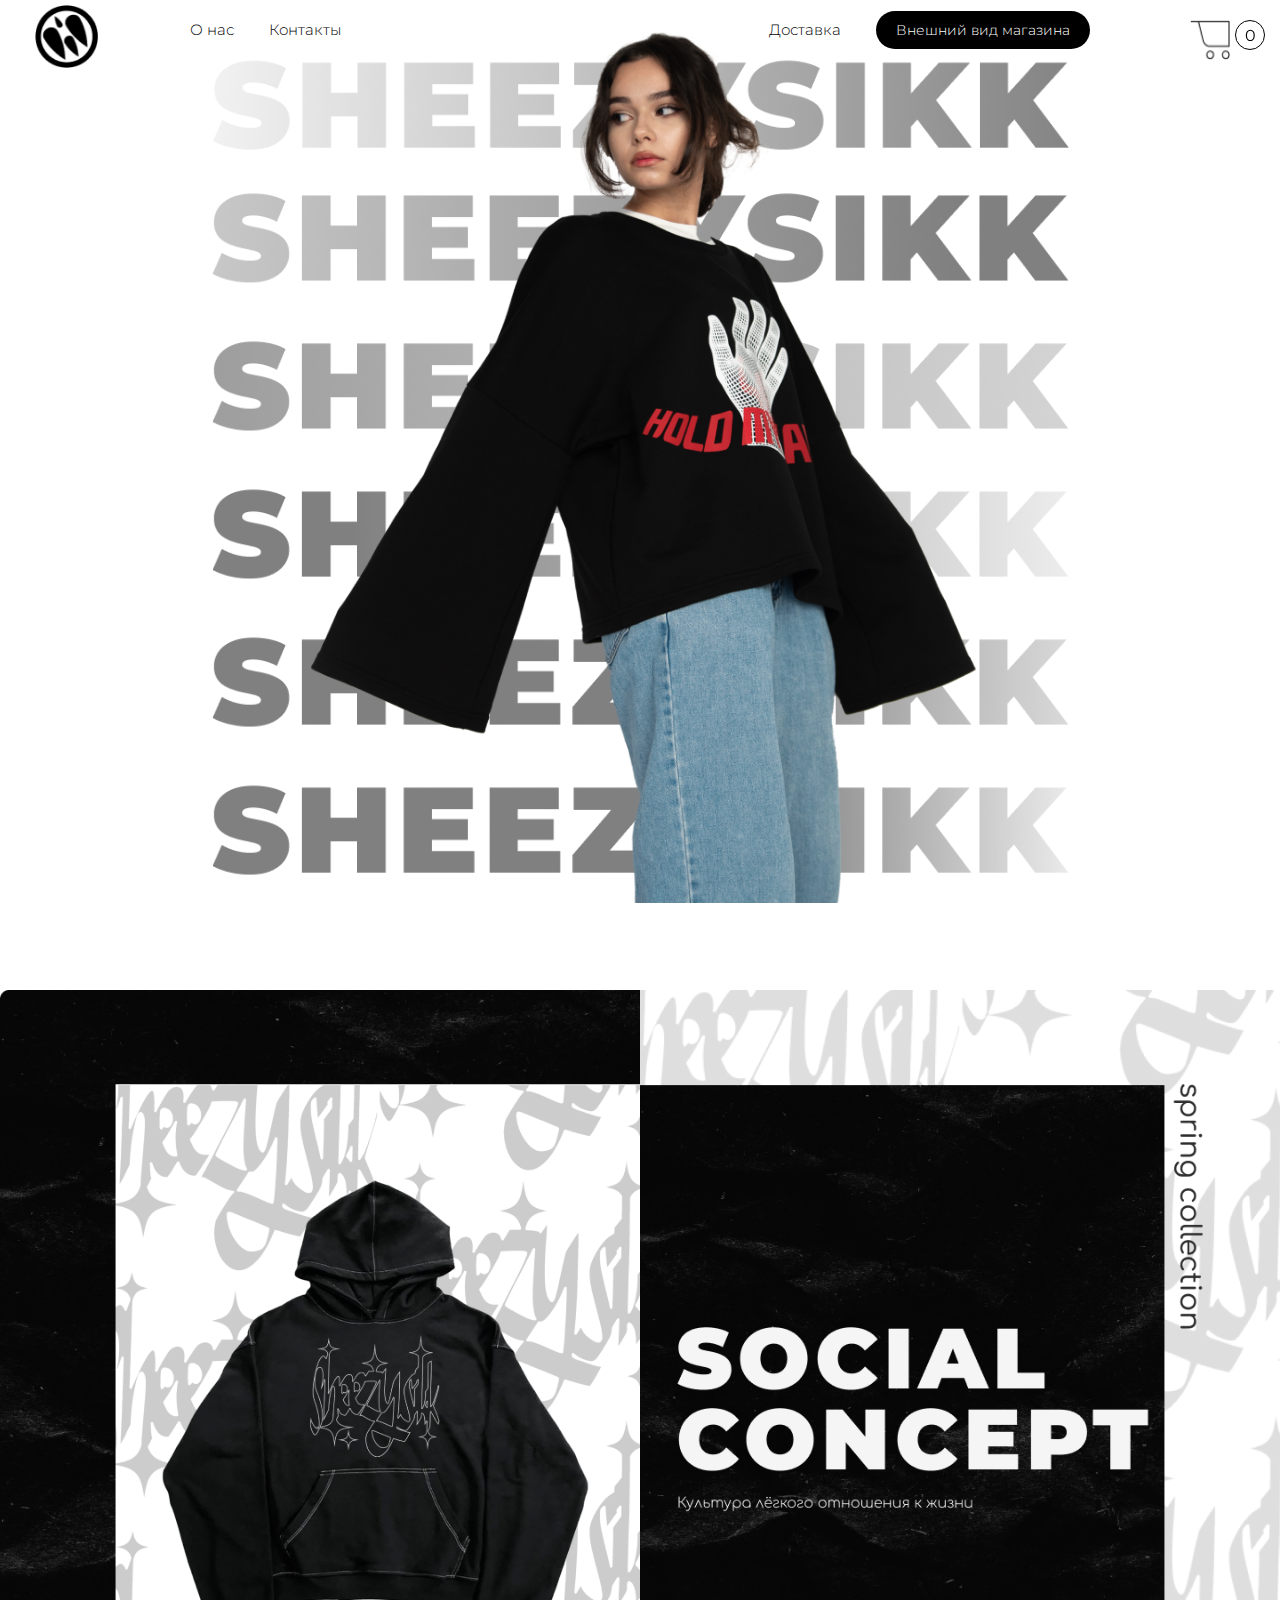
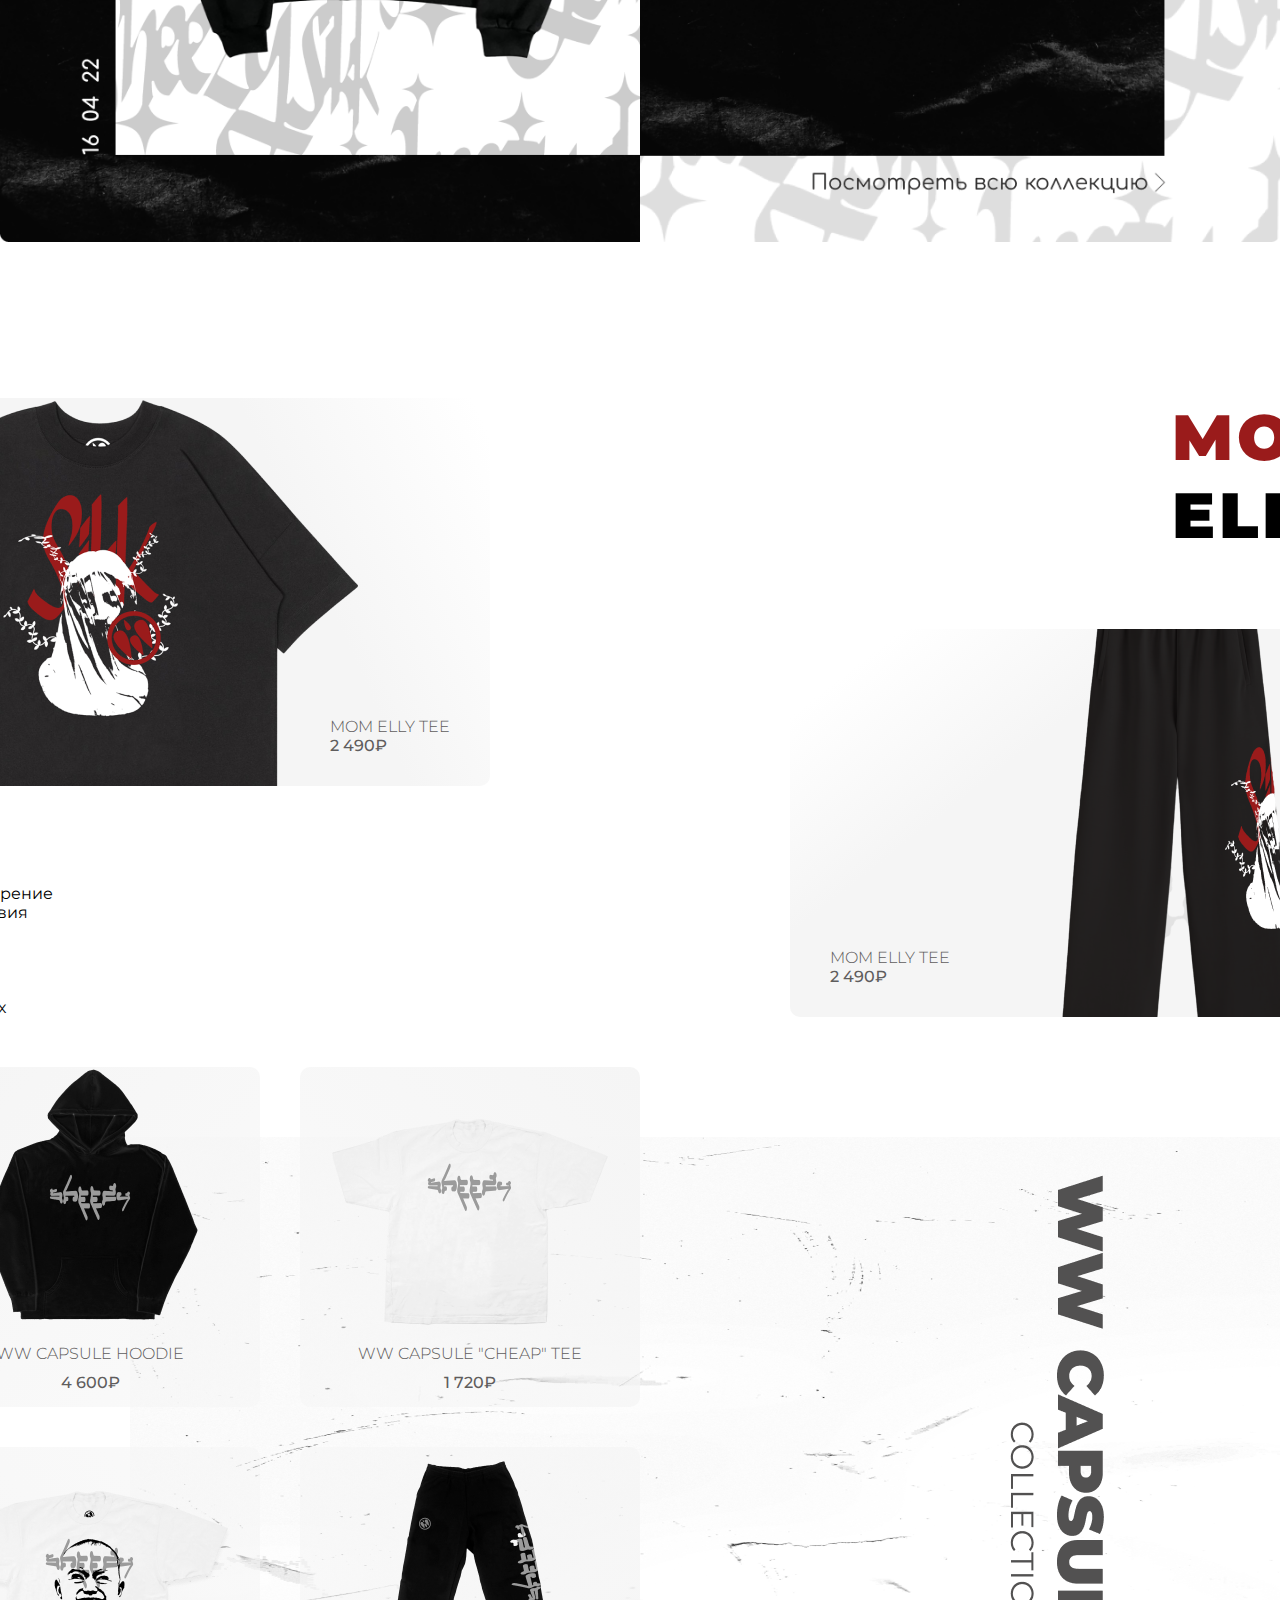
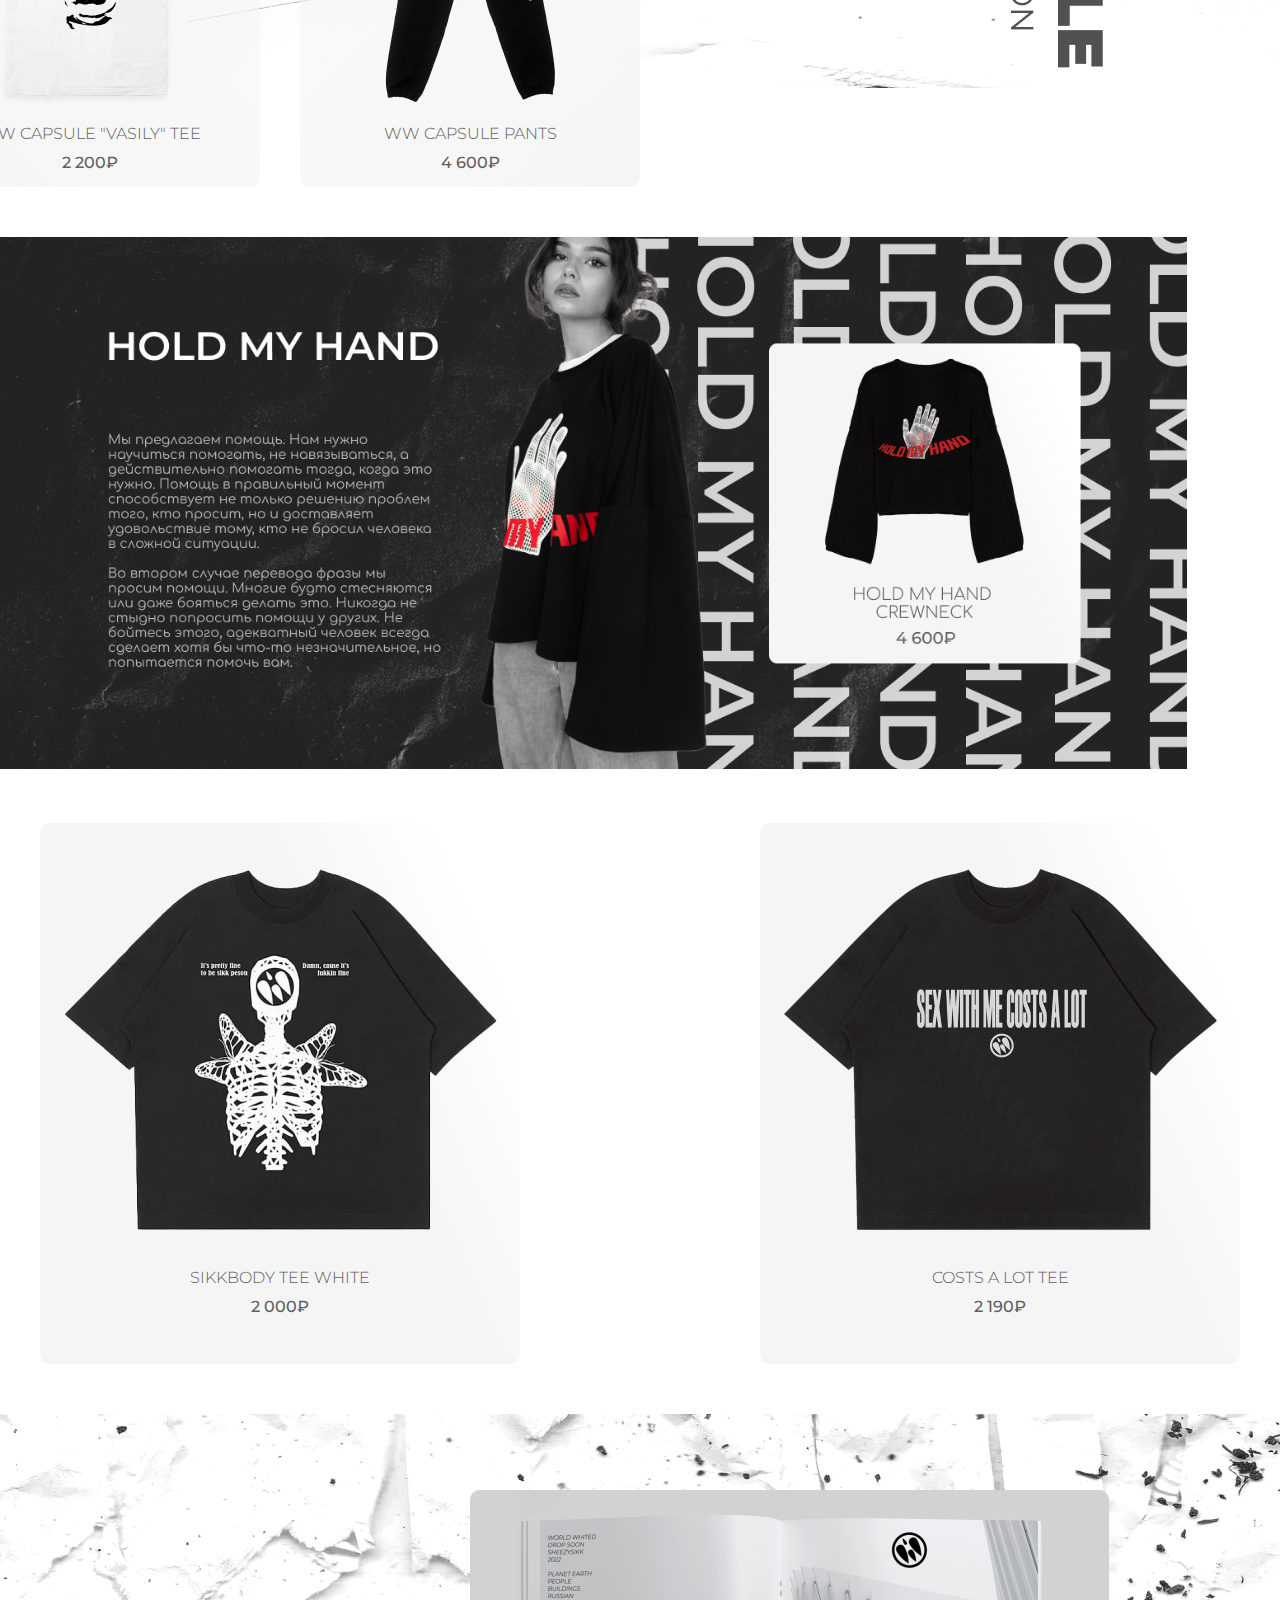
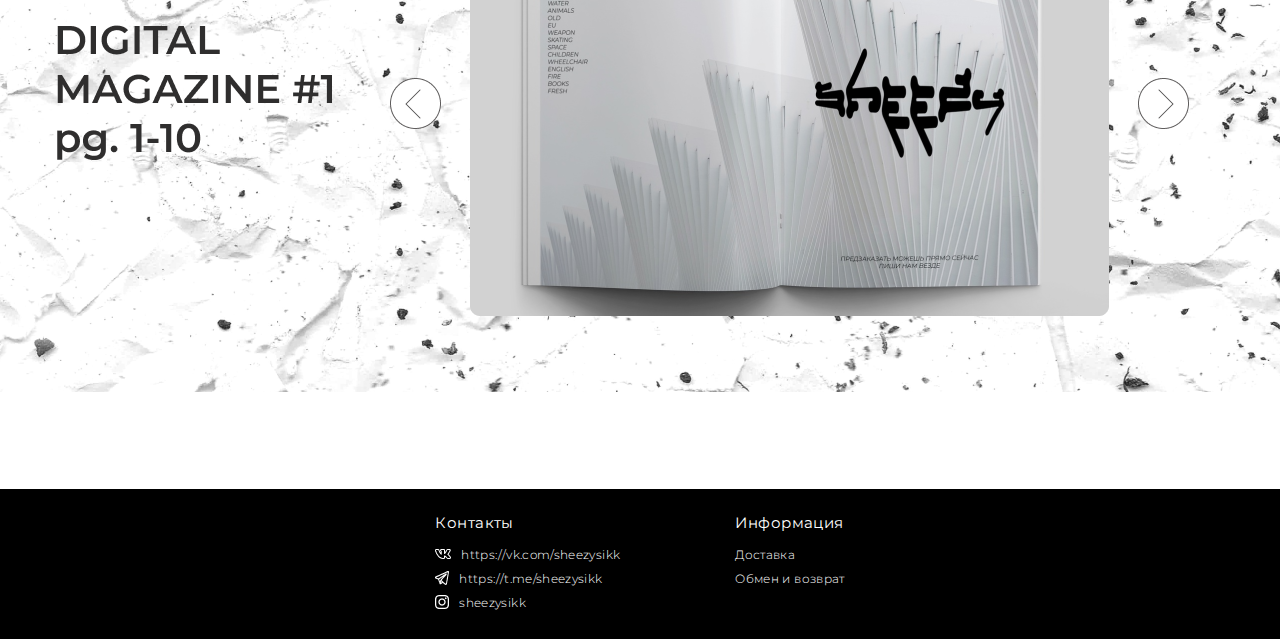
==== commit 80c7ad76: "Добавил немного функционала" ====
--- a/index.html
+++ b/index.html
@@ -19,6 +19,76 @@
         <img src="./imgs/Bucket.png"/>
         <div id="menuBucketItemsCount">0</div>
     </div>
+    <div id="wrapperProduct" class="hidden">
+        <div class="content">
+            <div id="productName">WW CAPSULE HOODIE</div>
+            <div class="product">
+                <img id="productImg" src="./imgs/index/CapsuleHoodie.png"/>
+                <div class="productInfo">
+                    <div class="productPrice">Цена: <span id="productPriceNumber">4 600₽</span></div>
+                    <div class="sizes">
+                        Размер: 
+                        <span class="sizesBtns">
+                            <button class="size">XS</button>
+                            <button class="size">S</button>
+                            <button class="size active">M</button>
+                            <button class="size">L</button>
+                            <button class="size">XL</button>
+                        </span>
+                    </div>
+                    <div class="desc">
+                        <div>100% хлопок</div>
+                        <div>Прямая печать</div>
+                    </div>
+                    <div id="controls" class="contorls">
+                        <button id="addProduct">Добавить в корзину</button>
+                        <button id="goBack">Вернуться на главную</button>
+                    </div>
+                </div>
+            </div>
+        </div>
+        <footer>
+            <div class="contacts">
+                <label class="footerTitle">Контакты</label>
+                <a href="https://vk.com/sheezysikk" class="footerLink">
+                    <img src="./imgs/FooterLinkVk.png"/>
+                    https://vk.com/sheezysikk
+                </a>
+                <a href="https://t.me/sheezysikk" class="footerLink">
+                    <img src="./imgs/FooterLinkTlg.png" />
+                    https://t.me/sheezysikk
+                </a>
+                <a href="https://www.instagram.com/sheezysikk" class="footerLink">
+                    <img src="./imgs/FooterLinkInst.png"/>
+                    sheezysikk
+                </a>
+            </div>
+            <div class="info">
+                <label class="footerTitle">Информация</label>
+                <a class="footerLink">Доставка</a>
+                <a class="footerLink">Обмен и возврат</a>
+            </div>
+        </footer>
+    </div>
+    <div id="bucketWindow" class="menuHidden">
+        <button id="continuePurchase">
+            <img src="./imgs/index/BucketVector.png"/>
+            <span>ПРОДОЛЖИТЬ ПОКУПКИ</span>
+        </button>
+        <div class="itemsBlock">
+            <label class="title">МОИ ПОКУПКИ</label>
+            <div id="itemList"></div>
+        </div>
+        <div class="block">
+            <div class="purchaseSum">
+                Сумма покупок: <span id="purchaseSum">0₽</span>
+            </div>
+            <div class="text">В итоговую сумму доставки будет добавлена стоимость доставки.</div>
+            <div class="text">Перед оформлением заказа ознакомьтесь с условиями и порядком доставки, а также с условиями возврата товара.</div>
+            <div class="text">Я ознакомился: <input type="checkbox"/></div>
+        </div>
+        <button id="getPurchase">Оформить заказ</button>
+    </div>
     <header>
         <div class="mainMenu">
             <div class="box">
@@ -44,7 +114,7 @@
     </header>
     <div class="section1 section"></div>
     <div class="section2 section">
-        <div class="leftTop">
+        <div id="momEllyTeeProd" class="leftTop clickable">
             <img src="./imgs/index/MomEllyTee.png"/>
             <div class="info">
                 <div class="title">MOM ELLY TEE</div>
@@ -64,7 +134,7 @@
             <div>сложных</div>
             <div>ситуациях</div>   
         </div>
-        <div class="rightBottom">
+        <div class="rightBottom clickable">
             <img src="./imgs/index/MomEllyPants.png"/>
             <div class="info">
                 <div class="title">MOM ELLY TEE</div>
@@ -75,24 +145,24 @@
     <div class="section3 section">
         <div class="cards">
             <div class="row">
-                <div class="card first">
+                <div class="card first clickable">
                     <img src="./imgs/index/CapsuleHoodie.png"/>
                     <label class="name">WW CAPSULE HOODIE</label>
                     <label class="price">4 600₽</label>
                 </div>
-                <div class="card second">
+                <div class="card second clickable">
                     <img src="./imgs/index/CapsuleTee1.png"/>
                     <label class="name">WW CAPSULE "CHEAP" TEE</label>
                     <label class="price">1 720₽</label>
                 </div>
             </div>
             <div class="row">
-                <div class="card third">
+                <div class="card third clickable">
                     <img src="./imgs/index/CapsuleTee2.png"/>
                     <label class="name">WW CAPSULE "VASILY" TEE</label>
                     <label class="price">2 200₽</label>
                 </div>
-                <div class="card fourth">
+                <div class="card fourth clickable">
                     <img src="./imgs/index/CapsulePants.png"/>
                     <label class="name">WW CAPSULE PANTS</label>
                     <label class="price">4 600₽</label>
@@ -101,14 +171,16 @@
         </div>
         <img class="bg" src="./imgs/index/CapsuleCollection.png"/>
     </div>
-    <div class="section4 section"></div>
+    <div class="section4 section">
+        <img src="./imgs/index/HoldMyHand.png"/>
+    </div>
     <div class="section5 section">
-        <div class="card">
+        <div class="card clickable">
             <img src="./imgs/index/section5tee1.png"/>
             <label class="name">SIKKBODY TEE WHITE</label>
             <label class="price">2 000₽</label>
         </div>
-        <div class="card">
+        <div class="card clickable">
             <img src="./imgs/index/section5tee2.png"/>
             <label class="name">COSTS A LOT TEE</label>
             <label class="price">2 190₽</label>
@@ -137,6 +209,6 @@
             <a class="footerLink">Обмен и возврат</a>
         </div>
     </footer>
-    <script src="./js/main.js"></script>
+    <script src="./js/index.js"></script>
 </body>
 </html>--- a/css/index.css
+++ b/css/index.css
@@ -4,6 +4,14 @@
     box-sizing: border-box;
     text-decoration: none;
     font-family: 'Montserrat', sans-serif;
+    outline: none;
+}
+::-webkit-scrollbar {
+    width: 3px;
+    background-color: transparent;
+}
+::-webkit-scrollbar-thumb {
+    background-color: #050505;
 }
 body {
     width: 100%;
@@ -14,7 +22,7 @@
     align-items: center;
 }
 .hidden {
-    visibility: hidden !important;
+    display: none !important;
 }
 .logo {
     position: fixed;
@@ -22,7 +30,7 @@
     width: 63px;
     top: 5px;
     left: 35px;
-    z-index: 1000;
+    z-index: 10000;
     cursor: pointer;
 }
 #bucketBtn {
@@ -31,7 +39,7 @@
     width: 40px;
     top: 20px;
     right: 50px;
-    z-index: 1000;
+    z-index: 10000;
     cursor: pointer;
 }
 #menuBucketItemsCount {
@@ -47,6 +55,9 @@
     right: 15px;
     border: 1px solid black;
 }
+#sumNumber {
+    margin-left: 5px;
+}
 .logo img, #bucketBtn img {
     width: 100%;
     height: 100%;
@@ -158,8 +169,10 @@
 }
 .section1 {
     margin-top: 90px;
-    background: url('../imgs/index/SocialConcept.png');
+    background: url('../imgs/index/SocialConcept.png') no-repeat;
+    background-size: 100%;
     height: 958px;
+    width: 100%;
 }
 .section2 {
     position: relative;
@@ -292,20 +305,22 @@
     margin-bottom: 14px;
 }
 .section3 .cards .row .first {
-    background: linear-gradient(134.64deg, #F5F5F5 2.27%, rgba(245, 245, 245, 0) 96.6%);
+    background: linear-gradient(134.64deg, #F5F5F5 0%, rgba(245, 245, 245, 0) 190%);
 }
 .section3 .cards .row .second {
-    background: linear-gradient(223.97deg, #F5F5F5 0%, rgba(245, 245, 245, 0) 94.5%);
+    background: linear-gradient(223.97deg, #F5F5F5 0%, rgba(245, 245, 245, 0) 190%);
 }
 .section3 .cards .row .third {
-    background: linear-gradient(48.44deg, #F5F5F5 -11.13%, rgba(245, 245, 245, 0) 107.92%);
+    background: linear-gradient(48.44deg, #F5F5F5 0%, rgba(245, 245, 245, 0) 190%);
 }
 .section3 .cards .row .fourth {
-    background: linear-gradient(314.11deg, #F5F5F5 6.25%, rgba(245, 245, 245, 0) 100%);
+    background: linear-gradient(314.11deg, #F5F5F5 0%, rgba(245, 245, 245, 0) 190%);
 }
 .section4 {
-    height: 645px;
-    background: url('../imgs/index/HoldMyHand.png');
+    width: 100%;
+}
+.section4 img {
+    width: 100%;
 }
 .section5 {
     height: 541px;
@@ -360,7 +375,7 @@
     justify-content: flex-start;
     align-items: flex-start;
 }
-.info {
+footer .info {
     margin-left: 115px;
 }
 .footerTitle {
@@ -387,4 +402,382 @@
 }
 .footerLink, .footerTitle {
     color: white;
+}
+#bucketWindow {
+    width: 480px;
+    height: 100%;
+    background-color: white;
+    position: fixed;
+    top: 0;
+    right: 0;
+    z-index: 100000;
+    border: 1px solid #000000;
+    padding: 40px;
+    padding-top: 35px;
+    display: flex;
+    flex-direction: column;
+    justify-content: flex-start;
+    align-items: center;
+    transition: right 0.35s ease-in-out;
+}
+#continuePurchase {
+    width: 100%;
+    height: 45px;
+    display: flex;
+    flex-direction: row;
+    justify-content: center;
+    align-items: center;
+    background-color: transparent;
+    border: none;
+    cursor: pointer;
+}
+#continuePurchase span {
+    margin-left: 30px;
+    font-weight: 300;
+    font-size: 20px;
+    line-height: 24px;
+    color: #000000;
+}
+.menuHidden {
+    right: -480px !important;
+}
+.itemsBlock {
+    width: 100%;
+    height: 60%;
+    display: flex;
+    flex-direction: column;
+    justify-content: flex-start;
+    align-items: center;
+    border-top: 1px solid black;
+    border-bottom: 1px solid black;
+    margin-top: 30px;
+    margin-bottom: 15px;
+    padding-top: 35px;
+}
+.itemsBlock .title {
+    font-weight: 500;
+    font-size: 20px;
+    line-height: 24px;
+    color: #000000;
+    margin-bottom: 35px;
+}
+#itemList {
+    width: 100%;
+    height: 100%;
+    display: flex;
+    flex-direction: column;
+    justify-content: flex-start;
+    align-items: center;
+    overflow-y: scroll;
+}
+.item {
+    height: 160px;
+    width: 100%;
+    display: flex;
+    flex-direction: row;
+    justify-content: center;
+    align-items: center;
+    padding-bottom: 15px;
+    border-bottom: 1px solid #D6D6D6;
+    margin-bottom: 15px;
+    position: relative;
+    padding-right: 15px;
+}
+.item .image {
+    min-width: 145px;
+    min-height: 145px;
+    max-width: 145px;
+    max-height: 145px;
+    border: 1px solid #000000;
+    border-radius: 10px;
+    display: flex;
+    flex-direction: column;
+    justify-content: center;
+    align-items: center;
+}
+.item .image img {
+    max-width: 80%;
+    max-height: 80%;
+}
+.item .itemInfo .itemControls .right {
+    height: 100%;
+    display: flex;
+    flex-direction: column;
+    justify-content: space-between;
+    align-items: flex-start;
+    margin-left: 10px;   
+}
+.item .itemInfo .itemControls .left{
+    height: 100%;
+    display: flex;
+    flex-direction: column;
+    justify-content: space-between;
+    align-items: flex-start;
+}
+#btnPlus {
+    width: 20px;
+    height: 20px;
+    border: 0.5px solid #525151;
+    cursor: pointer;
+    background-color: transparent;
+    border-bottom-left-radius: 5px;
+    border-top-left-radius: 5px;
+    margin-right: 10px;
+    font-weight: 300;
+    font-size: 13px;
+    line-height: 14px;
+    color: #525151;
+}
+#btnMinus {
+    width: 20px;
+    height: 20px;
+    border: 0.5px solid #525151;
+    cursor: pointer;
+    background-color: transparent;
+    border-bottom-right-radius: 5px;
+    border-top-right-radius: 5px;
+    margin-left: 10px;
+    font-weight: 300;
+    font-size: 13px;
+    line-height: 14px;
+    color: #525151;
+}
+#btnCross {
+    width: 16px;
+    height: 16px;
+    border: none;
+    background-color: transparent;
+    position: absolute;
+    top: 0;
+    right: 5px;
+    cursor: pointer;
+}
+.item .itemInfo .itemControls .right .countNum{
+    display: flex;
+    flex-direction: row;
+    justify-content: center;
+    align-items: center;
+}
+
+.count {
+    width: 100%;
+}
+
+.item .itemInfo .itemControls{
+    display: flex;
+    flex-direction: row;
+    justify-content: flex-start;
+    align-items: center;
+    width: 100%;
+    font-weight: 400;
+    font-size: 14px;
+    line-height: 16px;
+    color: #525151;
+    height: 70px;
+}
+.item .itemInfo .sum{
+    width: 100%;
+    display: flex;
+    flex-direction: row;
+    justify-content: space-between;
+    align-items: center;
+    font-weight: 400;
+    font-size: 16px;
+    line-height: 18px;
+    color: #000000;
+}
+.item .itemInfo .itemName{
+    font-weight: 400;
+    font-size: 16px;
+    line-height: 18px;
+    color: #000000;
+}
+.item .itemInfo {
+    margin-left: 30px;
+    display: flex;
+    flex-direction: column;
+    justify-content: space-between;
+    align-items: center;
+    height: 100%;
+}
+#bucketWindow .block .text{
+    font-weight: 300;
+    font-size: 12px;
+    line-height: 15px;
+    color: #525151;
+    margin-bottom: 10px;
+    display: flex;
+    flex-direction: row;
+    justify-content: center;
+    align-items: center;
+}
+#bucketWindow .block .text input{
+    margin-left: 10px;
+}
+#bucketWindow .block .purchaseSum{
+    font-weight: 500;
+    font-size: 16px;
+    line-height: 20px;
+    color: #525151;
+    margin-top: 15px;
+    margin-bottom: 15px;
+    display: flex;
+    flex-direction: row;
+    justify-content: center;
+    align-items: center;
+}
+#bucketWindow .block .purchaseSum span{
+    font-weight: 500;
+    font-size: 32px;
+    line-height: 39px;
+    margin-left: 22px;
+    color: #000000;
+}
+#bucketWindow .block {
+    width: 100%;
+    display: flex;
+    flex-direction: column;
+    justify-content: flex-start;
+    align-items: flex-start;
+}
+#getPurchase {
+    width: 278px;
+    min-height: 50px;
+    cursor: pointer;
+    background: #000000;
+    border-radius: 50px;
+    margin-top: 25px;
+    font-weight: 500;
+    font-size: 20px;
+    line-height: 24px;
+    color: #FFFFFF;
+}
+#wrapperProduct {
+    width: 100%;
+    height: 100%;
+    position: fixed;
+    top: 0;
+    left: 0;
+    z-index: 1000;
+    display: flex;
+    flex-direction: column;
+}
+#wrapperProduct .content {
+    width: 100%;
+    height: calc(100% - 150px);
+    background-color: white;
+    display: flex;
+    flex-direction: column;
+    justify-content: flex-start;
+    align-items: center;
+}
+#productName {
+    font-weight: 300;
+    font-size: 64px;
+    line-height: 78px;
+    color: #000000;
+    margin-top: 15px;
+    margin-bottom: 25px;
+}
+#wrapperProduct .product {
+    height: 400px;
+    width: 100%;
+    display: flex;
+    flex-direction: row;
+    justify-content: center;
+    align-items: center;
+}
+#productImg {
+    height: 380px;
+}
+#wrapperProduct .product .productInfo{
+    height: 100%;
+    margin-left: 50px;
+    display: flex;
+    flex-direction: column;
+    justify-content: flex-start;
+    align-items: flex-start;
+}
+#wrapperProduct .product .productInfo .productPrice {
+    font-weight: 300;
+    font-size: 32px;
+    line-height: 36px;
+    margin-bottom: 30px;
+    color: #000000;
+}
+#productPriceNumber {
+    font-weight: 500;
+    font-size: 40px;
+    line-height: 78px;
+    color: #000000;
+    margin-left: 35px;
+}
+#wrapperProduct .product .productInfo .name {
+    margin-bottom: 10px;
+}
+#wrapperProduct .product .productInfo .sizes {
+    margin-bottom: 40px;
+}
+#wrapperProduct .product .productInfo .sizesBtns {
+    margin-bottom: 28px;
+    margin-left: 30px;
+}
+#wrapperProduct .product .productInfo .sizesBtns .size:first-child {
+    margin-left: 0;
+}
+#wrapperProduct .product .productInfo .size {
+    height: 41px;
+    width: 41px;
+    border: 1px solid black;
+    border-radius: 10px;
+    background-color: transparent;
+    font-weight: 300;
+    font-size: 20px;
+    line-height: 24px;
+    color: black;
+    cursor: pointer;
+    margin-left: 10px;
+}
+#wrapperProduct .product .productInfo .contorls{
+    display: flex;
+    flex-direction: column;
+    justify-content: flex-start;
+    align-items: center;
+}
+#wrapperProduct .product .productInfo .desc{
+    margin-bottom: 30px;
+}
+#wrapperProduct .product .productInfo .active{
+    background-color: black;
+    color: white;
+}
+#addProduct {
+    width: 268px;
+    height: 54px;
+    background: #000000;
+    border-radius: 50px;
+    font-weight: 400;
+    font-size: 18px;
+    line-height: 29px;
+    color: #FFFFFF;
+    margin-top: 50px;
+    cursor: pointer;
+}
+#goBack {
+    font-weight: 300;
+    font-size: 16px;
+    line-height: 24px;
+    letter-spacing: 0.05em;
+    text-decoration-line: underline;
+    color: #000000;
+    background-color: transparent;
+    border: none;
+    margin-top: 10px;
+    cursor: pointer;
+}
+.clickable {
+    cursor: pointer;
+}
+.clickable *{
+    cursor: pointer;
 }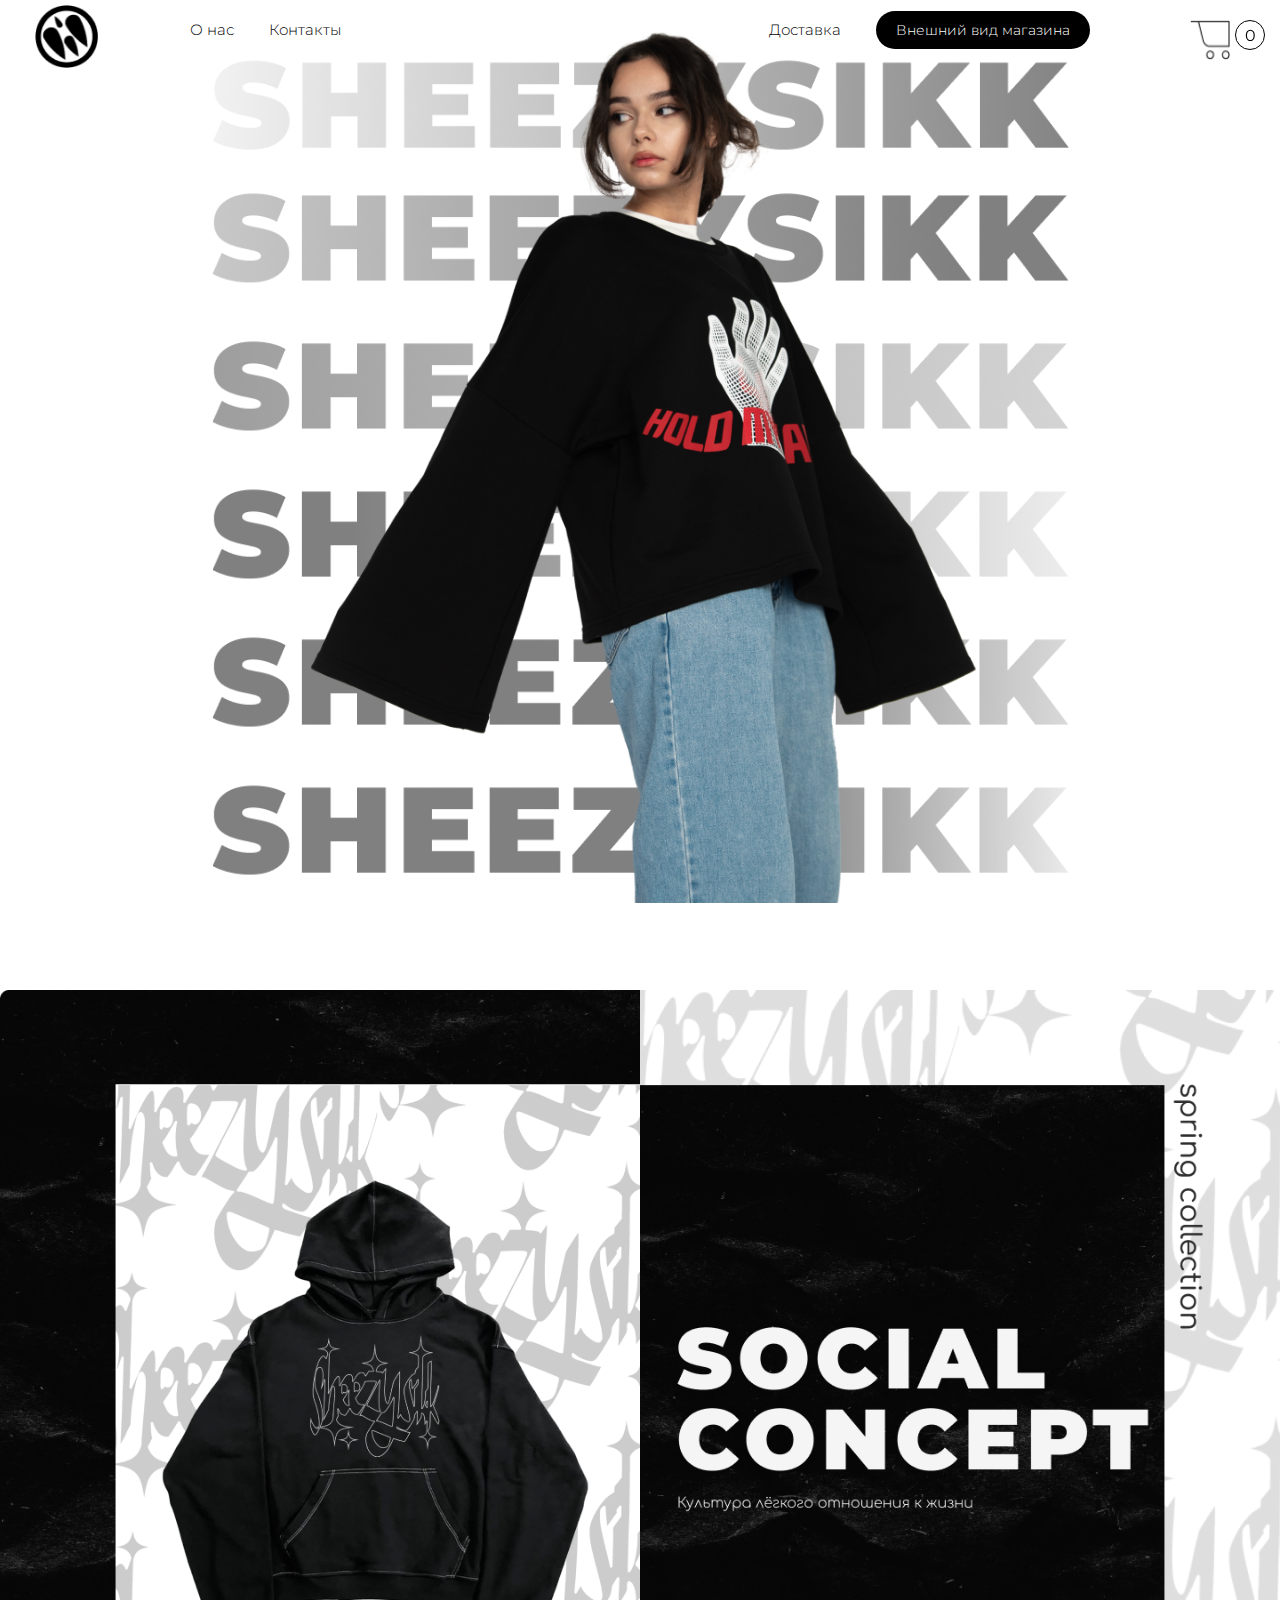
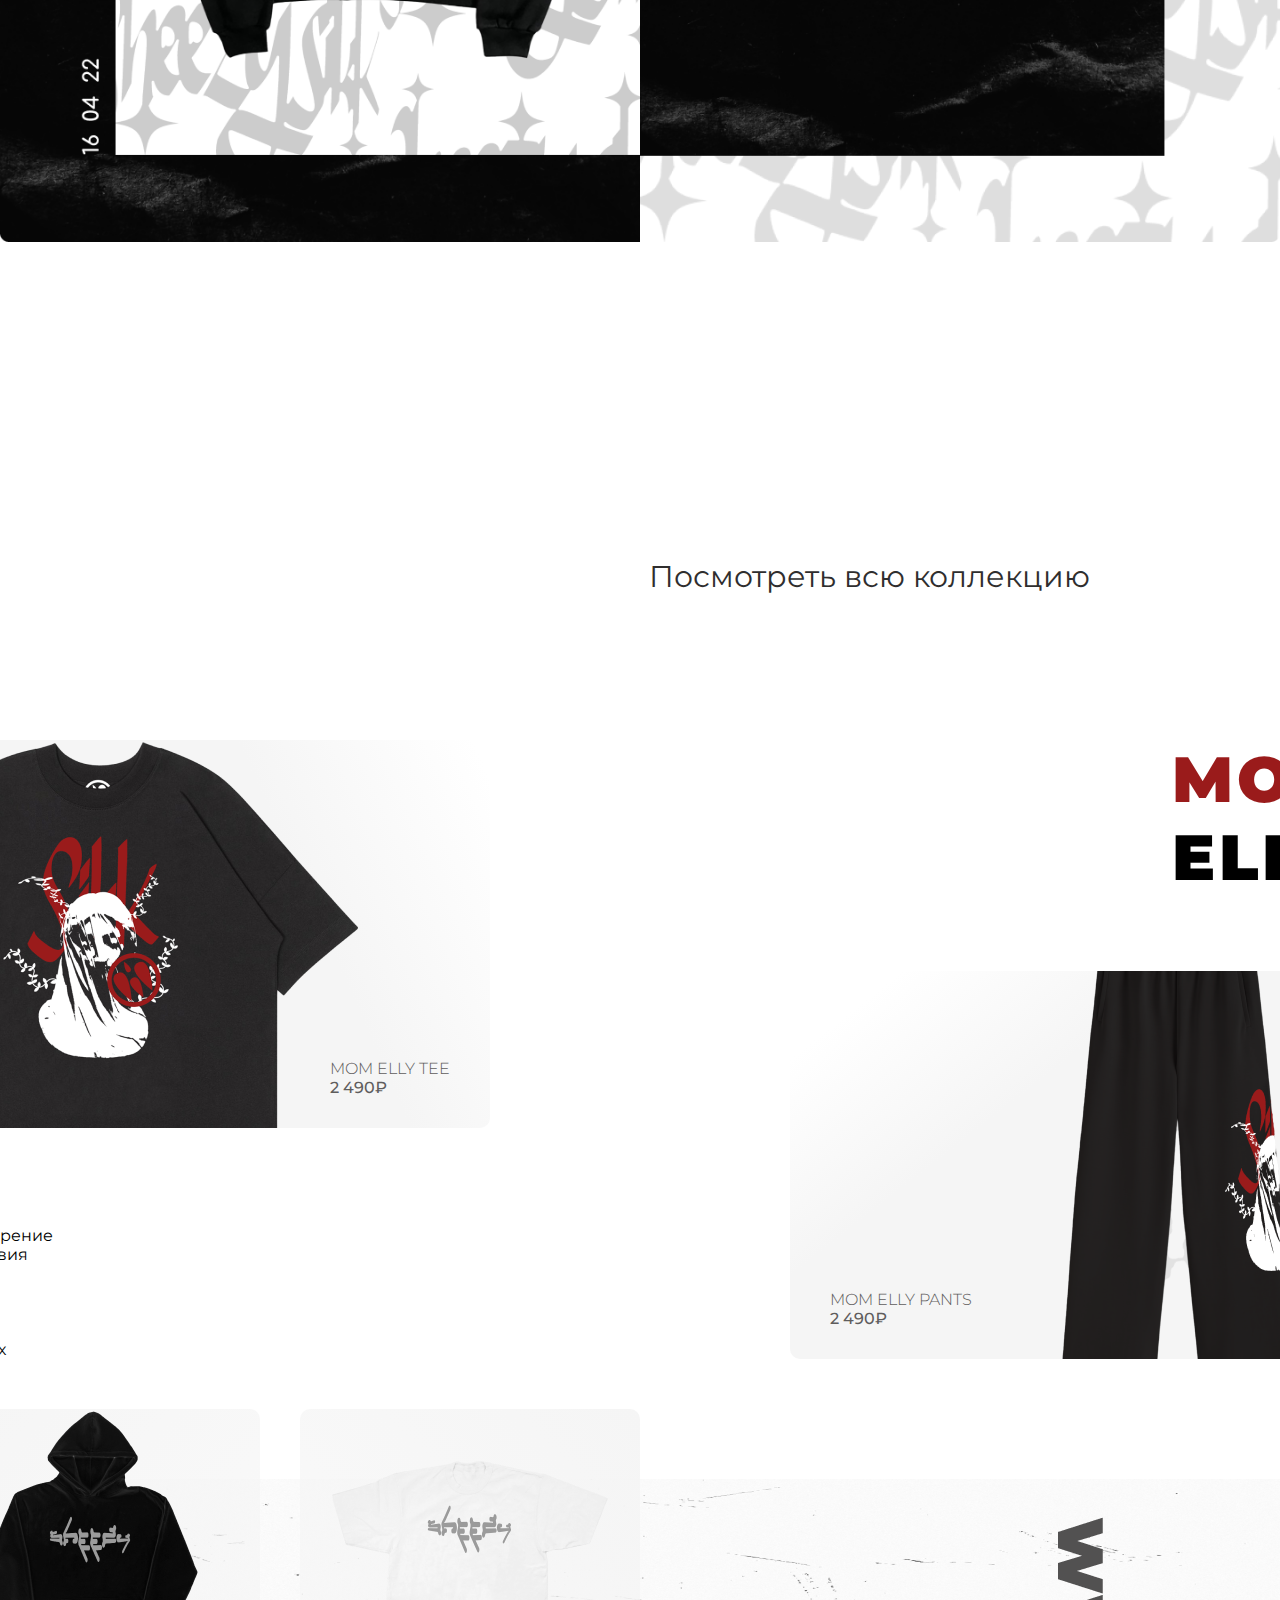
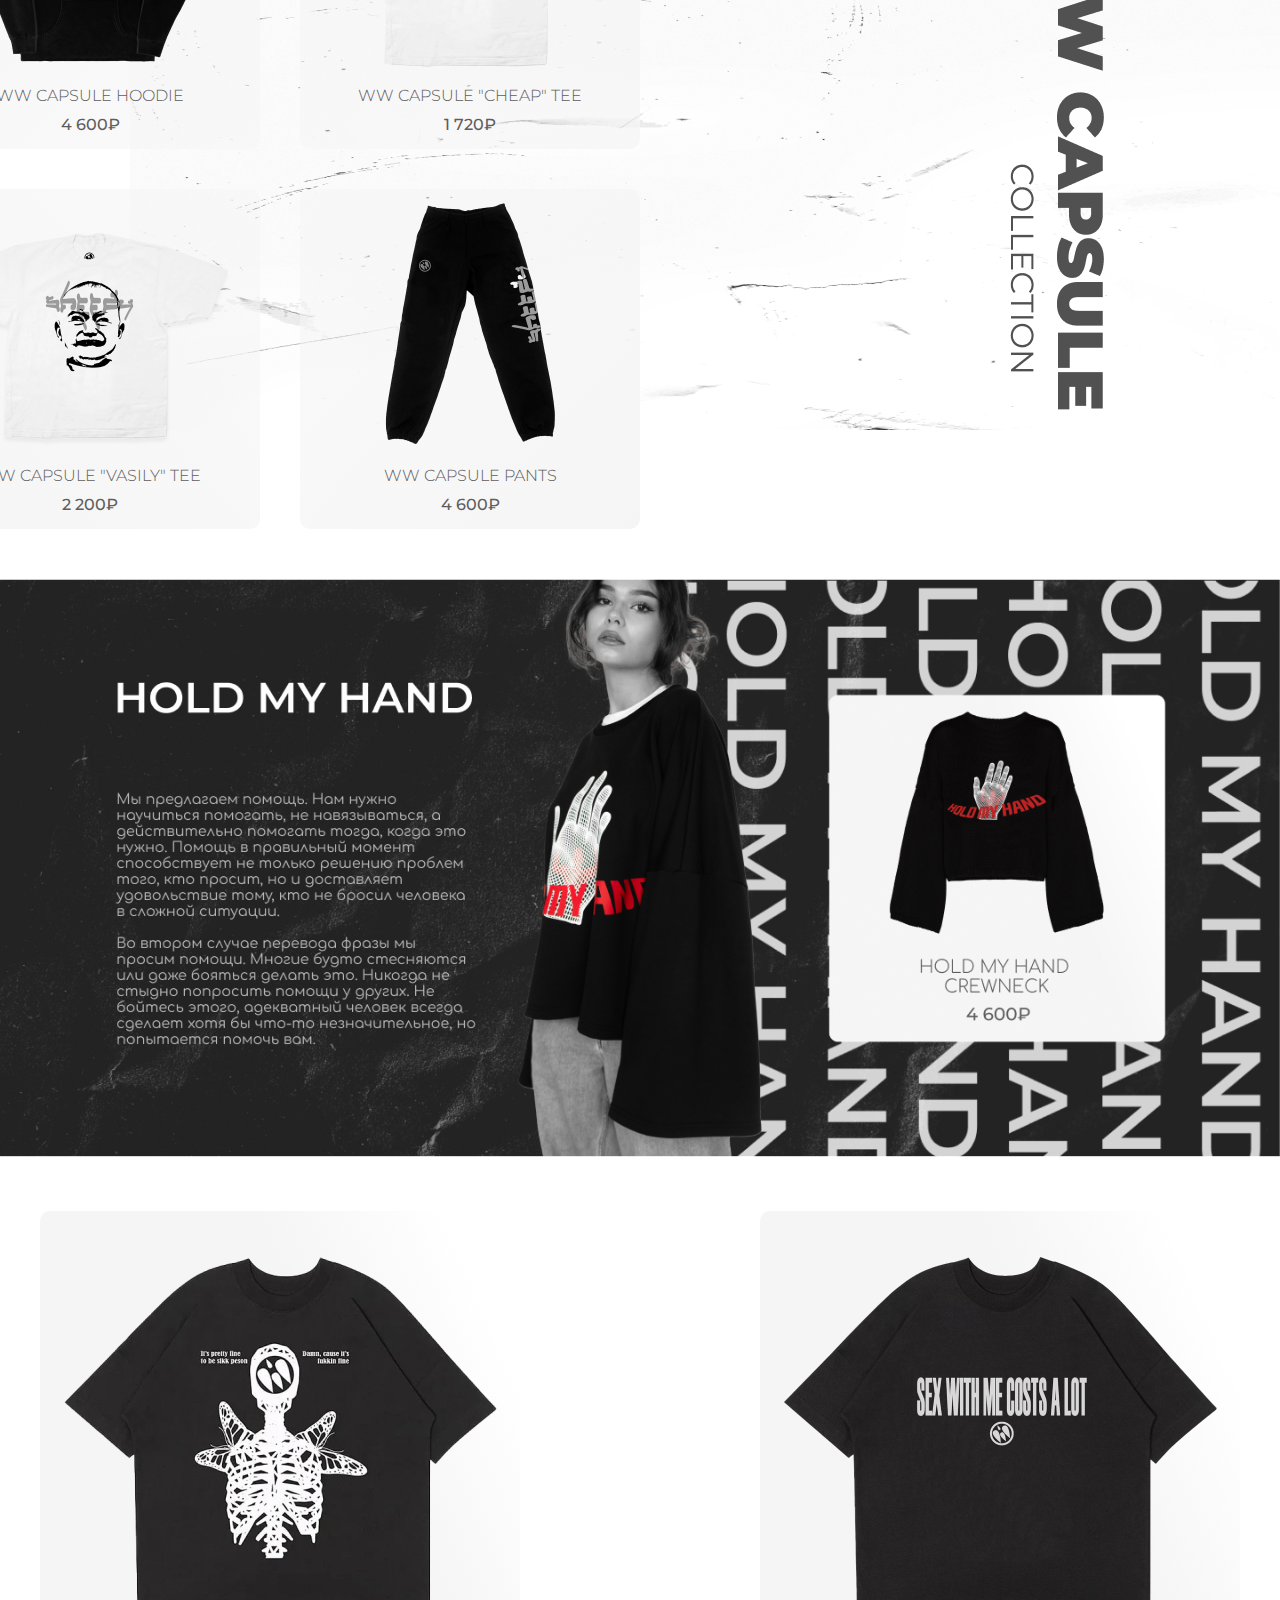
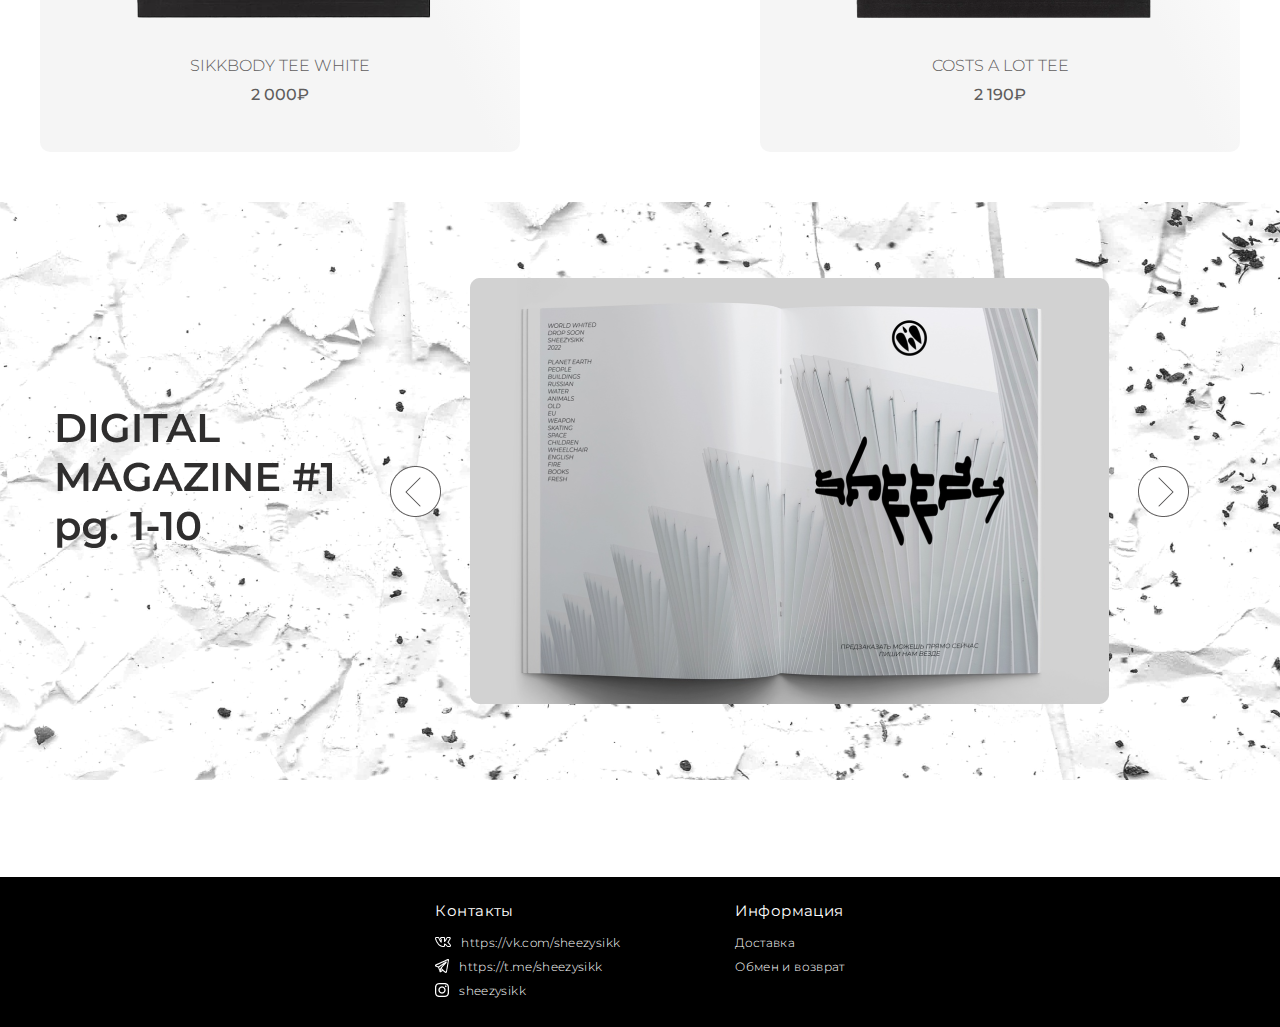
==== commit 92145cf2: "закончил вторую страницу" ====
--- a/index.html
+++ b/index.html
@@ -89,14 +89,41 @@
         </div>
         <button id="getPurchase">Оформить заказ</button>
     </div>
+    <div id="collection" class="hidden">
+        <div class="content">
+            <div id="cards"></div>
+        </div>
+        <footer>
+            <div class="contacts">
+                <label class="footerTitle">Контакты</label>
+                <a href="https://vk.com/sheezysikk" class="footerLink">
+                    <img src="./imgs/FooterLinkVk.png"/>
+                    https://vk.com/sheezysikk
+                </a>
+                <a href="https://t.me/sheezysikk" class="footerLink">
+                    <img src="./imgs/FooterLinkTlg.png" />
+                    https://t.me/sheezysikk
+                </a>
+                <a href="https://www.instagram.com/sheezysikk" class="footerLink">
+                    <img src="./imgs/FooterLinkInst.png"/>
+                    sheezysikk
+                </a>
+            </div>
+            <div class="info">
+                <label class="footerTitle">Информация</label>
+                <a class="footerLink">Доставка</a>
+                <a class="footerLink">Обмен и возврат</a>
+            </div>
+        </footer>
+    </div>
     <header>
         <div class="mainMenu">
             <div class="box">
                 <a class="pmenu" id="aboutUsBtn">О нас</a>
-                <a class="pmenu" href="deliver.html">Контакты</a>
+                <a class="pmenu" href="deliverIndex.html">Контакты</a>
             </div>
             <div class="box">
-                <a class="pmenu" href="deliver.html">Доставка</a>
+                <a class="pmenu" href="deliverIndex.html">Доставка</a>
                 <div class="menu">
                     <label id="siteStyle">
                         Внешний вид магазина
@@ -112,7 +139,9 @@
         <img class="back" src="./imgs/index/mainWords.png"/>
         <img src="./imgs/index/mainWoman.png"/>
     </header>
-    <div class="section1 section"></div>
+    <div class="section1 section">
+        <button id="lookAll">Посмотреть всю коллекцию</button>
+    </div>
     <div class="section2 section">
         <div id="momEllyTeeProd" class="leftTop clickable">
             <img src="./imgs/index/MomEllyTee.png"/>
@@ -134,10 +163,10 @@
             <div>сложных</div>
             <div>ситуациях</div>   
         </div>
-        <div class="rightBottom clickable">
+        <div id="momEllyPantsProd" class="rightBottom clickable">
             <img src="./imgs/index/MomEllyPants.png"/>
             <div class="info">
-                <div class="title">MOM ELLY TEE</div>
+                <div class="title">MOM ELLY PANTS</div>
                 <div class="price">2 490₽</div>
             </div> 
         </div>
@@ -145,24 +174,24 @@
     <div class="section3 section">
         <div class="cards">
             <div class="row">
-                <div class="card first clickable">
+                <div id="capsuleHoodieProd" class="card first clickable">
                     <img src="./imgs/index/CapsuleHoodie.png"/>
                     <label class="name">WW CAPSULE HOODIE</label>
                     <label class="price">4 600₽</label>
                 </div>
-                <div class="card second clickable">
+                <div id="capsuleTee1Prod" class="card second clickable">
                     <img src="./imgs/index/CapsuleTee1.png"/>
                     <label class="name">WW CAPSULE "CHEAP" TEE</label>
                     <label class="price">1 720₽</label>
                 </div>
             </div>
             <div class="row">
-                <div class="card third clickable">
+                <div id="capsuleTee2Prod" class="card third clickable">
                     <img src="./imgs/index/CapsuleTee2.png"/>
                     <label class="name">WW CAPSULE "VASILY" TEE</label>
                     <label class="price">2 200₽</label>
                 </div>
-                <div class="card fourth clickable">
+                <div id="capsulePantsProd" class="card fourth clickable">
                     <img src="./imgs/index/CapsulePants.png"/>
                     <label class="name">WW CAPSULE PANTS</label>
                     <label class="price">4 600₽</label>
@@ -175,12 +204,12 @@
         <img src="./imgs/index/HoldMyHand.png"/>
     </div>
     <div class="section5 section">
-        <div class="card clickable">
+        <div id="lastTee1" class="card clickable">
             <img src="./imgs/index/section5tee1.png"/>
             <label class="name">SIKKBODY TEE WHITE</label>
             <label class="price">2 000₽</label>
         </div>
-        <div class="card clickable">
+        <div id="lastTee2" class="card clickable">
             <img src="./imgs/index/section5tee2.png"/>
             <label class="name">COSTS A LOT TEE</label>
             <label class="price">2 190₽</label>
--- a/css/index.css
+++ b/css/index.css
@@ -21,6 +21,9 @@
     justify-content: flex-start;
     align-items: center;
 }
+.overHide {
+    overflow: hidden;
+}
 .hidden {
     display: none !important;
 }
@@ -171,8 +174,22 @@
     margin-top: 90px;
     background: url('../imgs/index/SocialConcept.png') no-repeat;
     background-size: 100%;
-    height: 958px;
-    width: 100%;
+    height: 1300px;
+    width: 100%;
+    position: relative;
+}
+#lookAll {
+    position: absolute;
+    bottom: 100px;
+    right: 190px;
+    font-weight: 400;
+    font-size: 30px;
+    line-height: 27px;
+    text-align: right;
+    color: #2F2E2E;
+    background-color: transparent;
+    border: none;
+    cursor: pointer;
 }
 .section2 {
     position: relative;
@@ -597,8 +614,9 @@
     display: flex;
     flex-direction: column;
     justify-content: space-between;
-    align-items: center;
-    height: 100%;
+    align-items: flex-start;
+    height: 100%;
+    width: 200px;
 }
 #bucketWindow .block .text{
     font-weight: 300;
@@ -661,6 +679,85 @@
     z-index: 1000;
     display: flex;
     flex-direction: column;
+}
+#collection {
+    width: 100%;
+    height: 100%;
+    position: fixed;
+    top: 0;
+    left: 0;
+    z-index: 999;
+    display: flex;
+    flex-direction: column;
+    overflow-y: scroll;
+}
+#collection .content {
+    width: 100%;
+    height: 100%;
+    background-color: white;
+    display: flex;
+    flex-direction: column;
+    justify-content: flex-start;
+    align-items: center;
+    overflow-y: scroll;
+}
+#cards {
+    width: 700px;
+    height: 700px;
+    display: flex;
+    flex-direction: column;
+    justify-content: space-between;
+    align-items: center;
+    margin-top: 50px;
+}
+#cards *{
+    cursor: pointer;
+}
+#cards .row {
+    width: 100%;
+    height: 31%;
+    display: flex;
+    flex-direction: row;
+    justify-content: space-between;
+    align-items: center;
+}
+#cards .row .card img {
+    height: 130px;
+}
+#cards .row .card .oldPrice {
+    margin-bottom: 5px;
+    font-weight: 300;
+    font-size: 11px;
+    line-height: 15px;
+    text-decoration-line: line-through;
+    color: #5F5D5D;
+}
+#cards .row .card .price {
+    font-weight: 500;
+    font-size: 11px;
+    line-height: 15px;
+    color: #5F5D5D;
+}
+#cards .row .card .name {
+    font-weight: 300;
+    font-size: 12px;
+    line-height: 15px;
+    color: #5F5D5D;
+    margin-top: 10px;
+}
+#cards .row .card {
+    width: 31%;
+    height: 100%;
+    display: flex;
+    flex-direction: column;
+    justify-content: flex-end;
+    align-items: center;
+    background-color: #CDCCCC;
+}
+#cards .row .empty {
+    width: 31%;
+    height: 100%;
+    background-color: transparent;
 }
 #wrapperProduct .content {
     width: 100%;
@@ -780,4 +877,7 @@
 }
 .clickable *{
     cursor: pointer;
+}
+.longImg {
+    max-width: 54% !important;
 }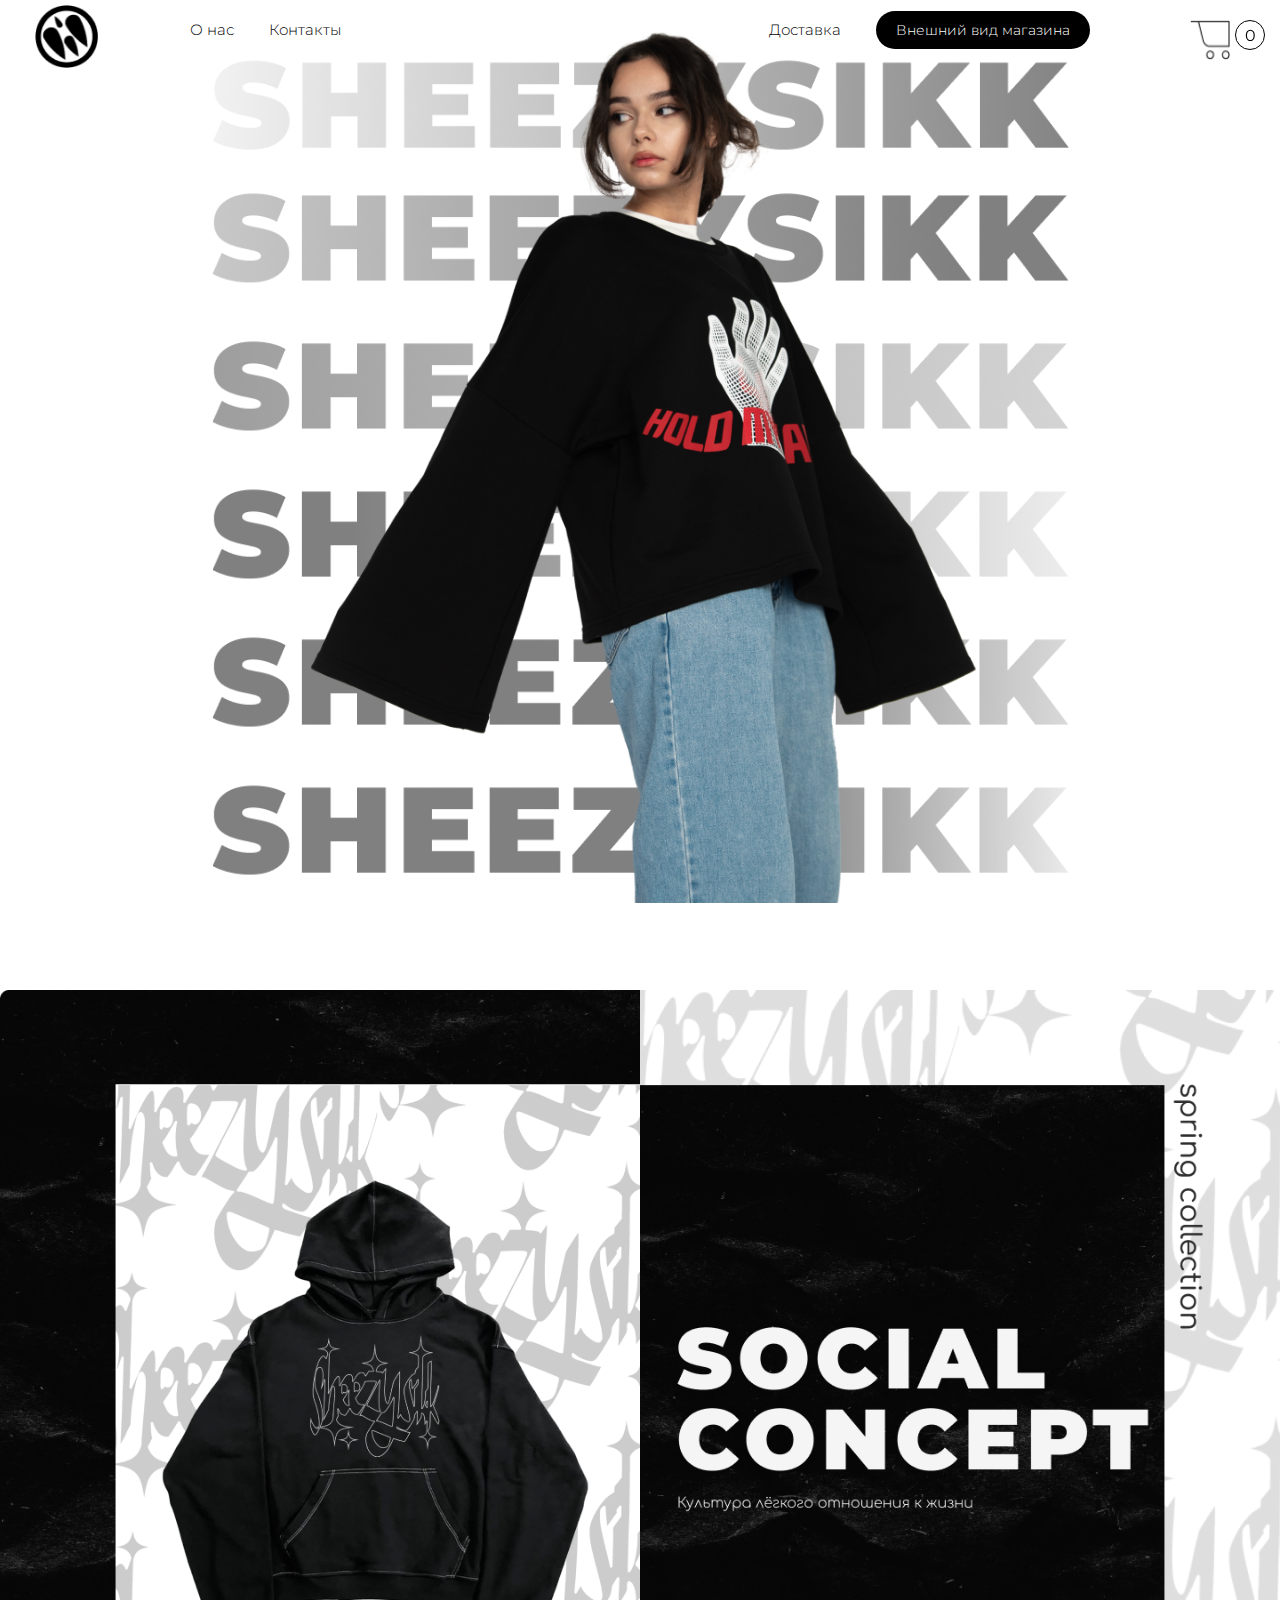
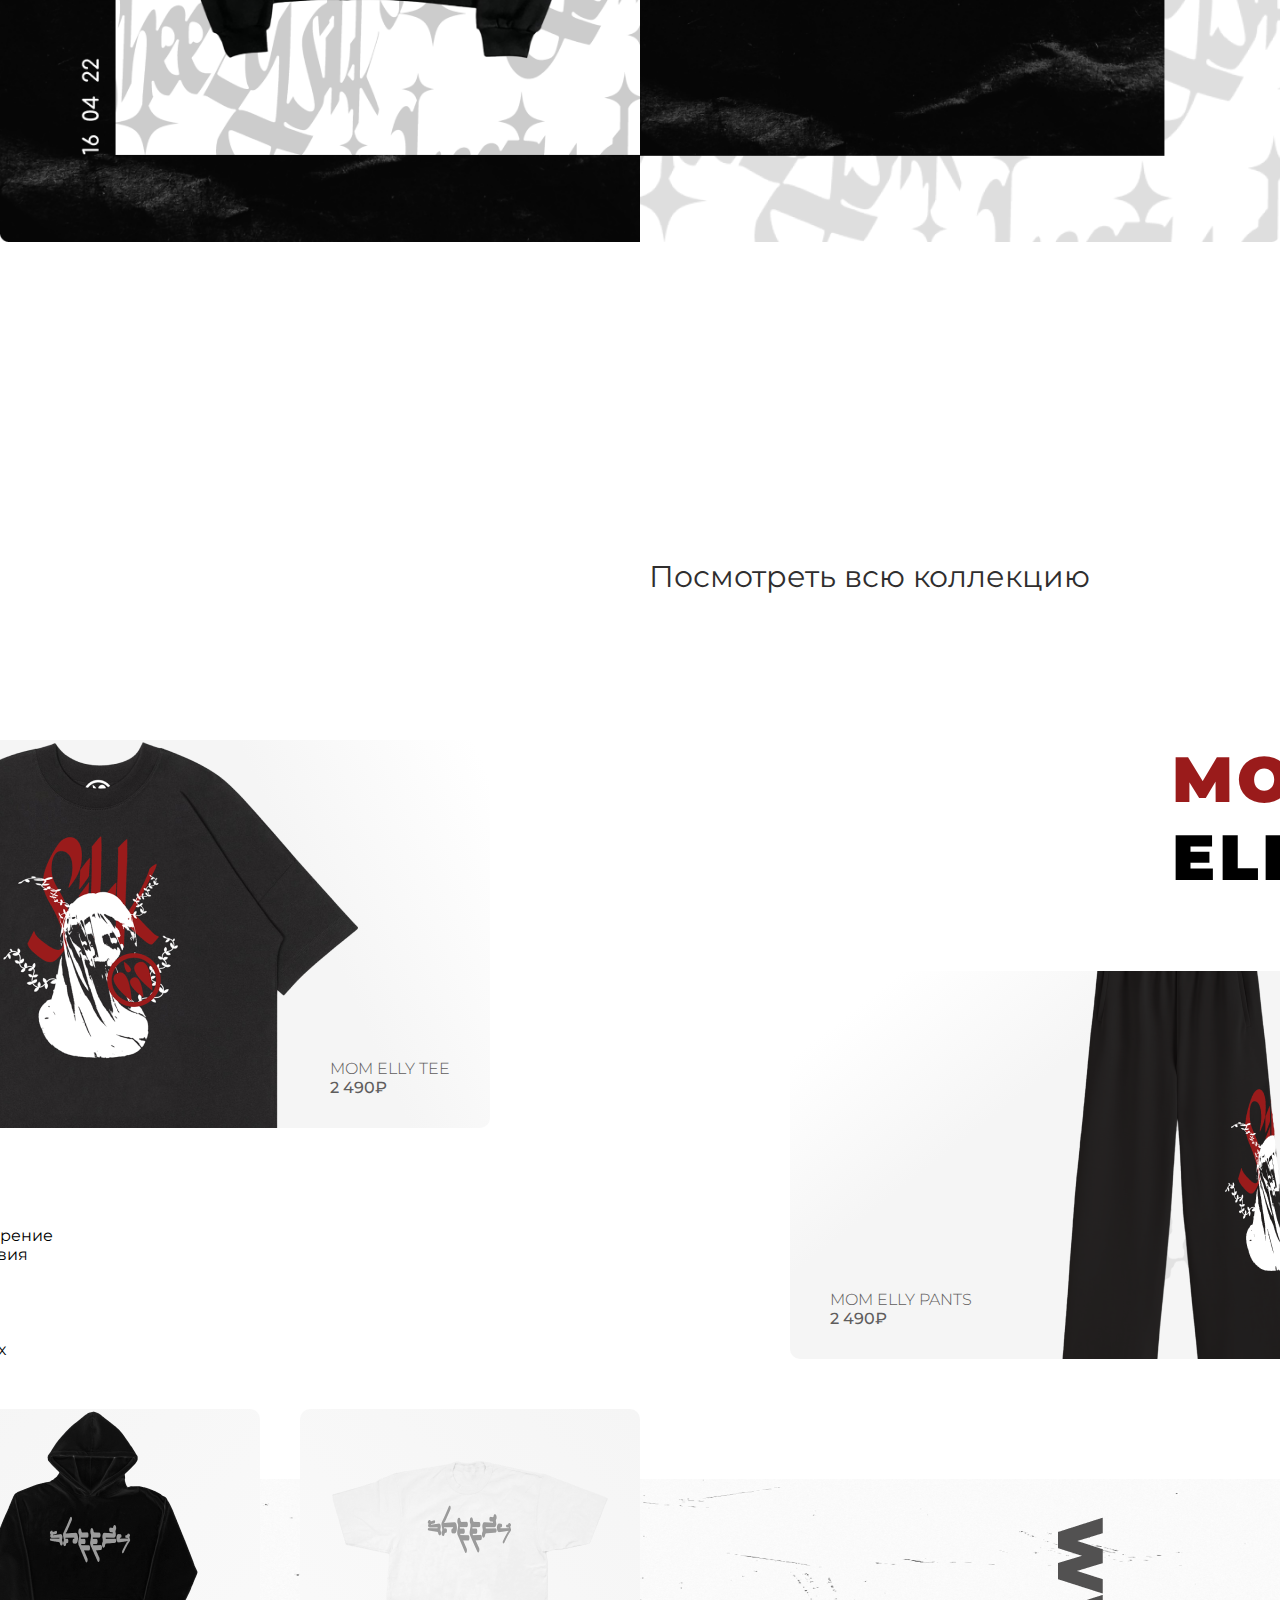
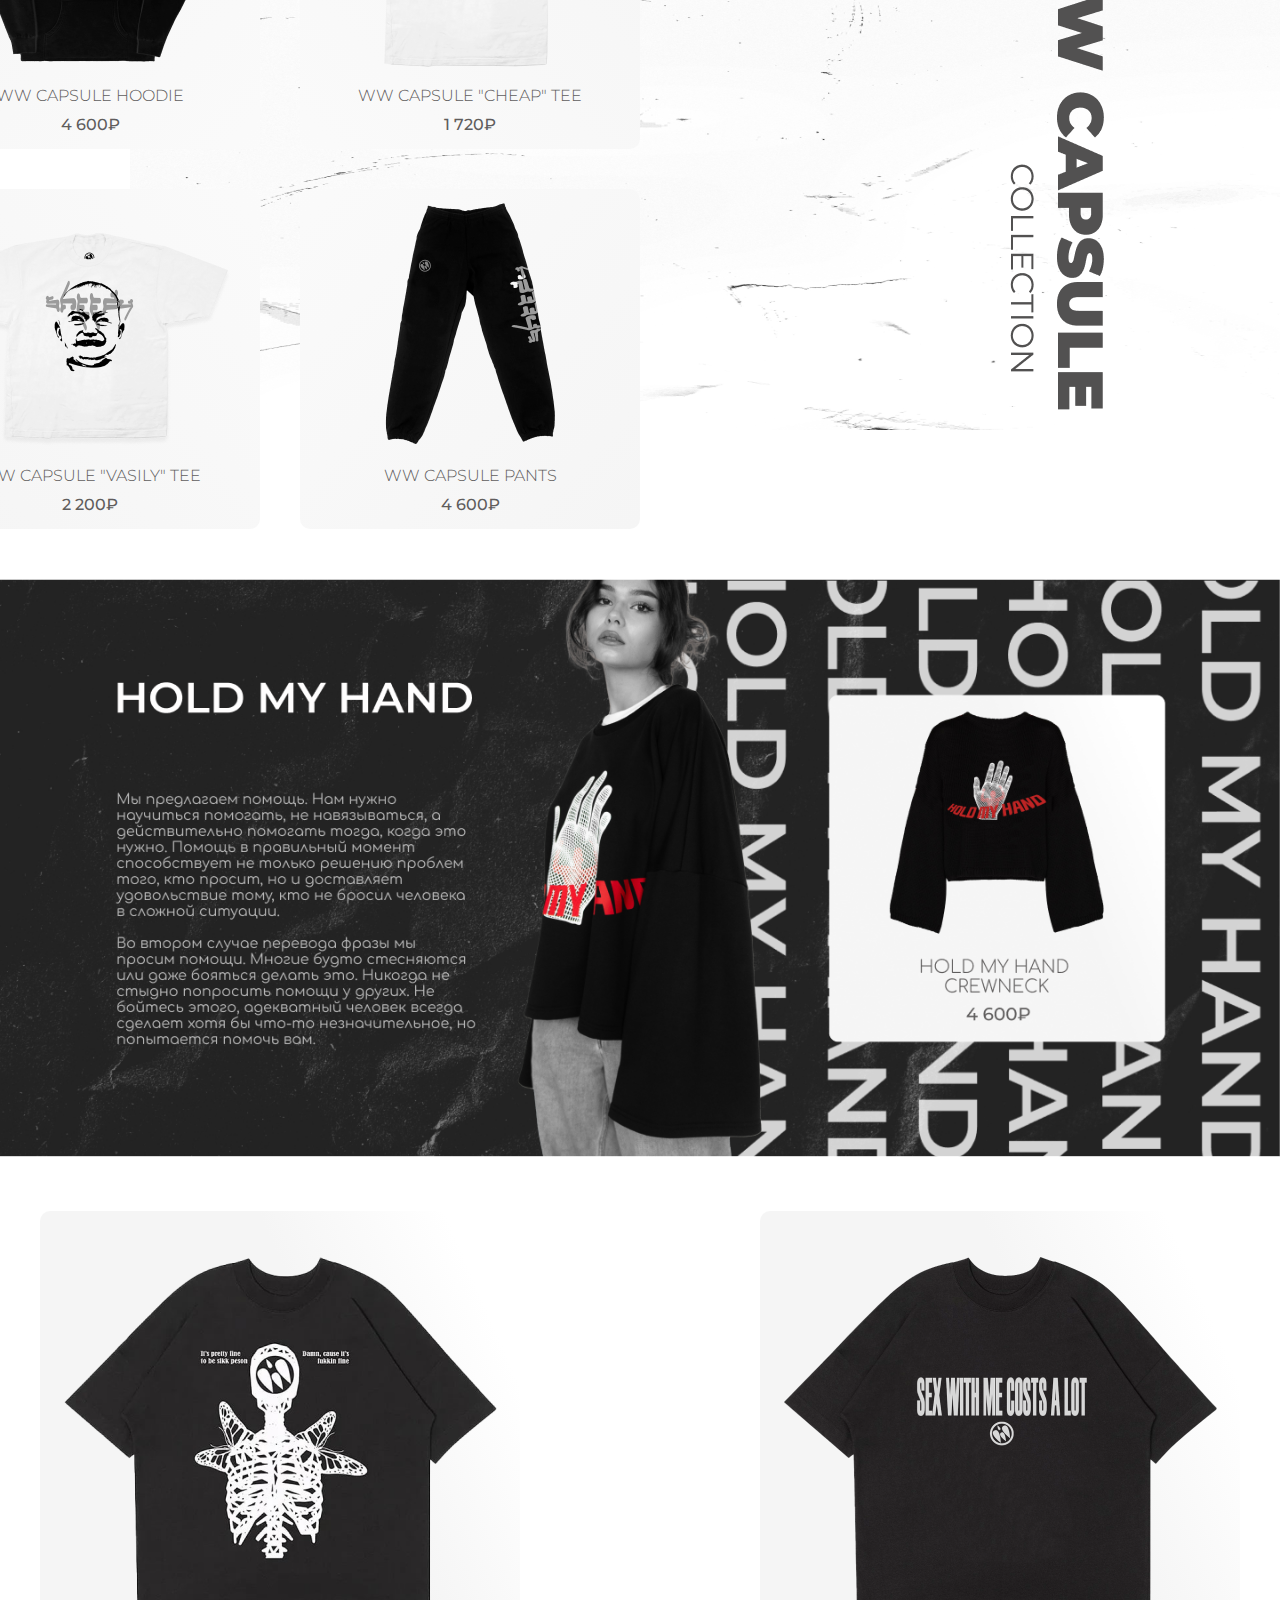
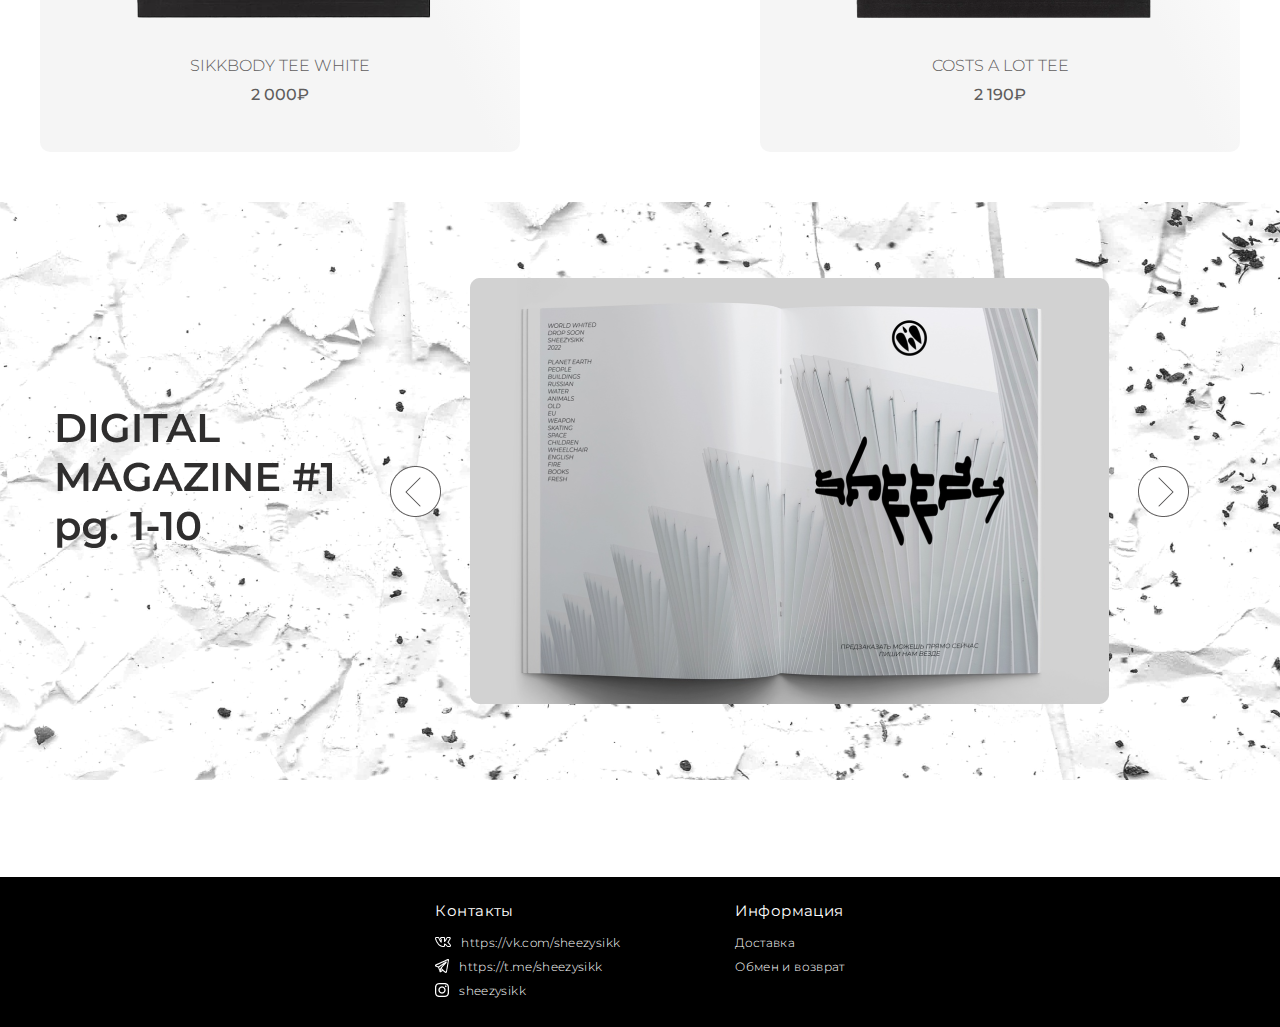
==== commit f1c77b65: "закончил сайт" ====
--- a/index.html
+++ b/index.html
@@ -46,6 +46,9 @@
                     </div>
                 </div>
             </div>
+            <div class="recommends">
+                <img src="./imgs/index/recommends.png"/>
+            </div>
         </div>
         <footer>
             <div class="contacts">
@@ -131,7 +134,7 @@
                     <div id="stylesMenu">
                         <a href="#" class="styleOption">Строго и со вкусом</a>
                         <a href="simple.html" class="styleOption">Коротко и по делу</a>
-                        <a class="styleOption">Версия для слабовидящих</a>
+                        <a href="visuallyImpaired.html" class="styleOption">Версия для слабовидящих</a>
                     </div>
                 </div>
             </div>
@@ -174,6 +177,8 @@
     <div class="section3 section">
         <div class="cards">
             <div class="row">
+                <div class="whitebox firstWhiteBox"></div>
+                <div class="whitebox secondWhiteBox"></div>
                 <div id="capsuleHoodieProd" class="card first clickable">
                     <img src="./imgs/index/CapsuleHoodie.png"/>
                     <label class="name">WW CAPSULE HOODIE</label>
@@ -186,6 +191,8 @@
                 </div>
             </div>
             <div class="row">
+                <div class="whitebox thirdWhiteBox"></div>
+                <div class="whitebox fourthWhiteBox"></div>
                 <div id="capsuleTee2Prod" class="card third clickable">
                     <img src="./imgs/index/CapsuleTee2.png"/>
                     <label class="name">WW CAPSULE "VASILY" TEE</label>
--- a/css/index.css
+++ b/css/index.css
@@ -288,6 +288,7 @@
     align-items: center;
     width: 720px;
     height: 720px;
+    position: relative;
 }
 .section3 .cards .row {
     display: flex;
@@ -295,6 +296,30 @@
     justify-content: space-between;
     align-items: center;
     width: 100%;
+}
+.whitebox {
+    width: 340px;
+    height: 340px;
+    border-radius: 10px;
+    background-color: white;
+    z-index: 100;
+    position: absolute;
+}
+.firstWhiteBox {
+    top: 0;
+    left: 0;
+}
+.secondWhiteBox {
+    top: 0;
+    right: 0;
+}
+.thirdWhiteBox {
+    bottom: 0;
+    left: 0;
+}
+.fourthWhiteBox {
+    bottom: 0;
+    right: 0;
 }
 .section3 .cards .row .card {
     display: flex;
@@ -767,6 +792,19 @@
     flex-direction: column;
     justify-content: flex-start;
     align-items: center;
+}
+#wrapperProduct .recommends {
+    width: 100%;
+    height: 35%;
+    margin-top: 20px;
+    background: #F7F7F7;
+    display: flex;
+    flex-direction: column;
+    justify-content: center;
+    align-items: center;
+}
+#wrapperProduct .recommends img{
+    width: 30%;
 }
 #productName {
     font-weight: 300;
